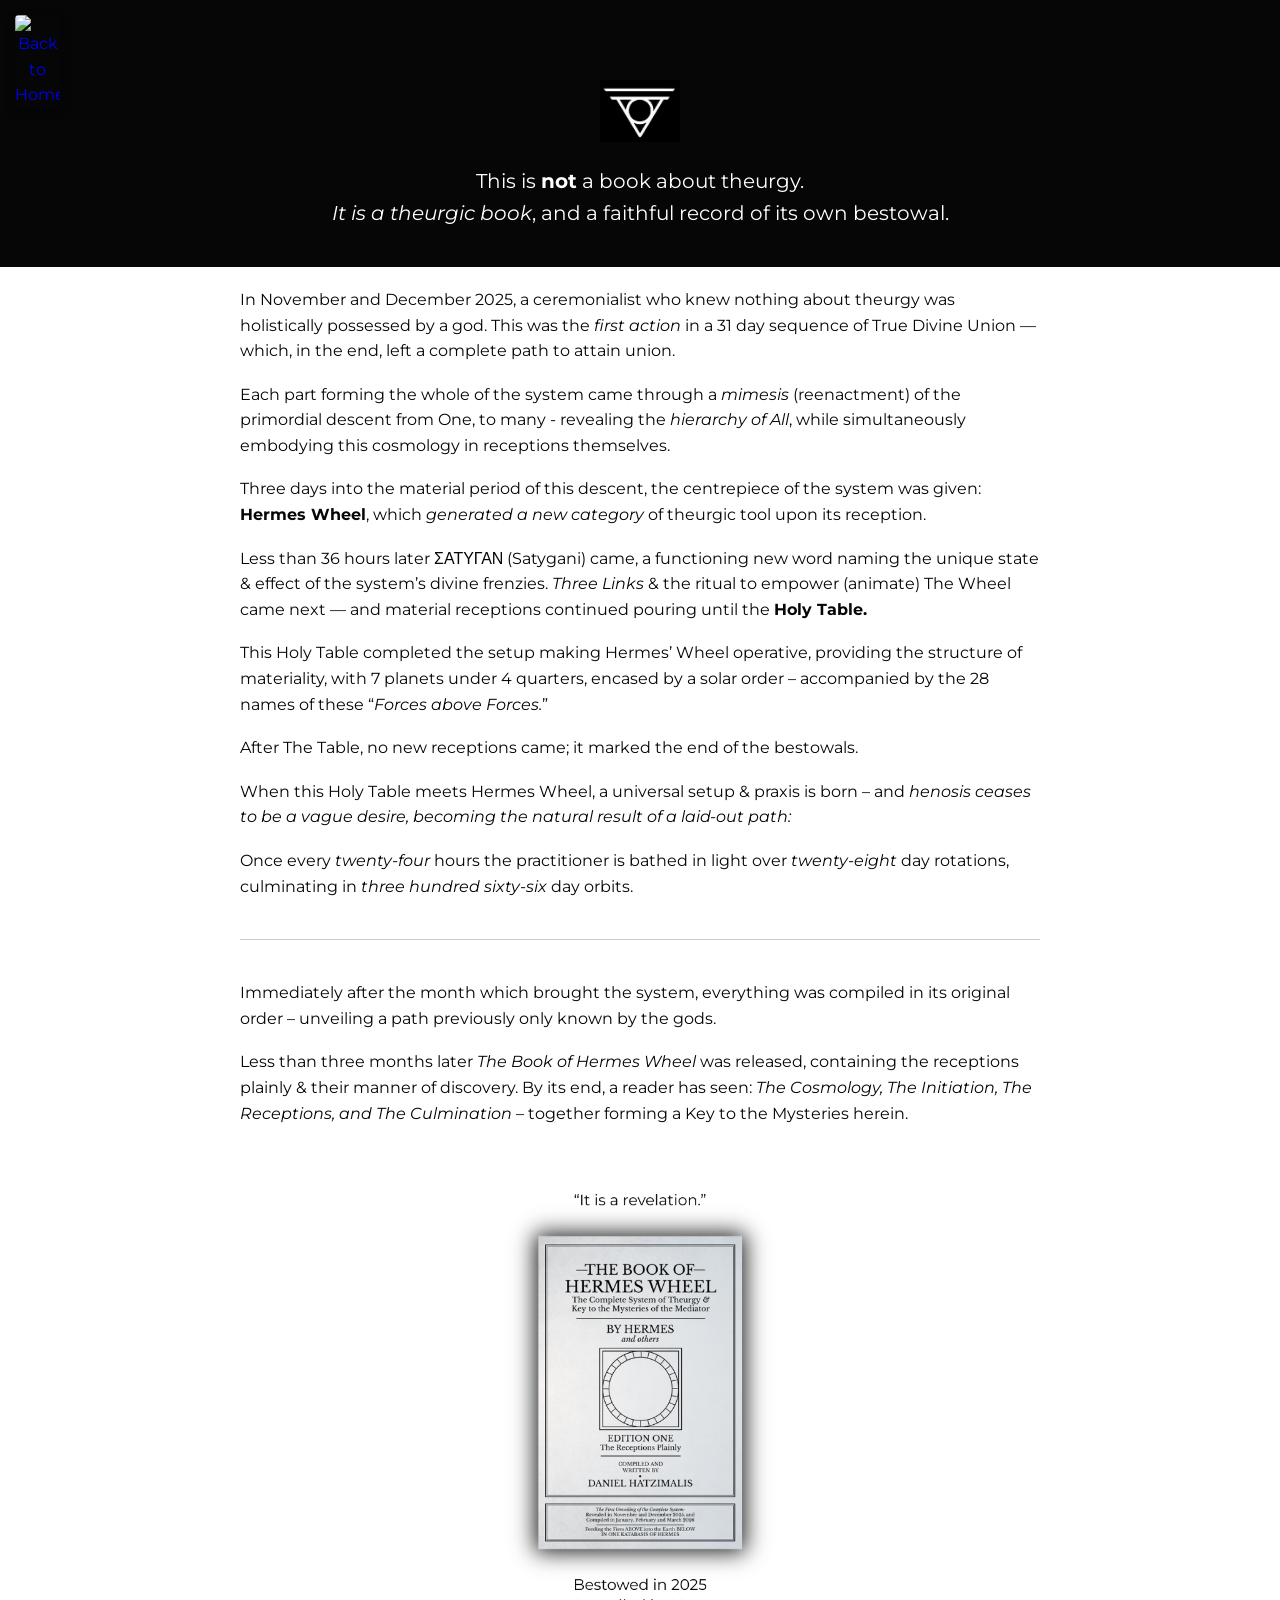
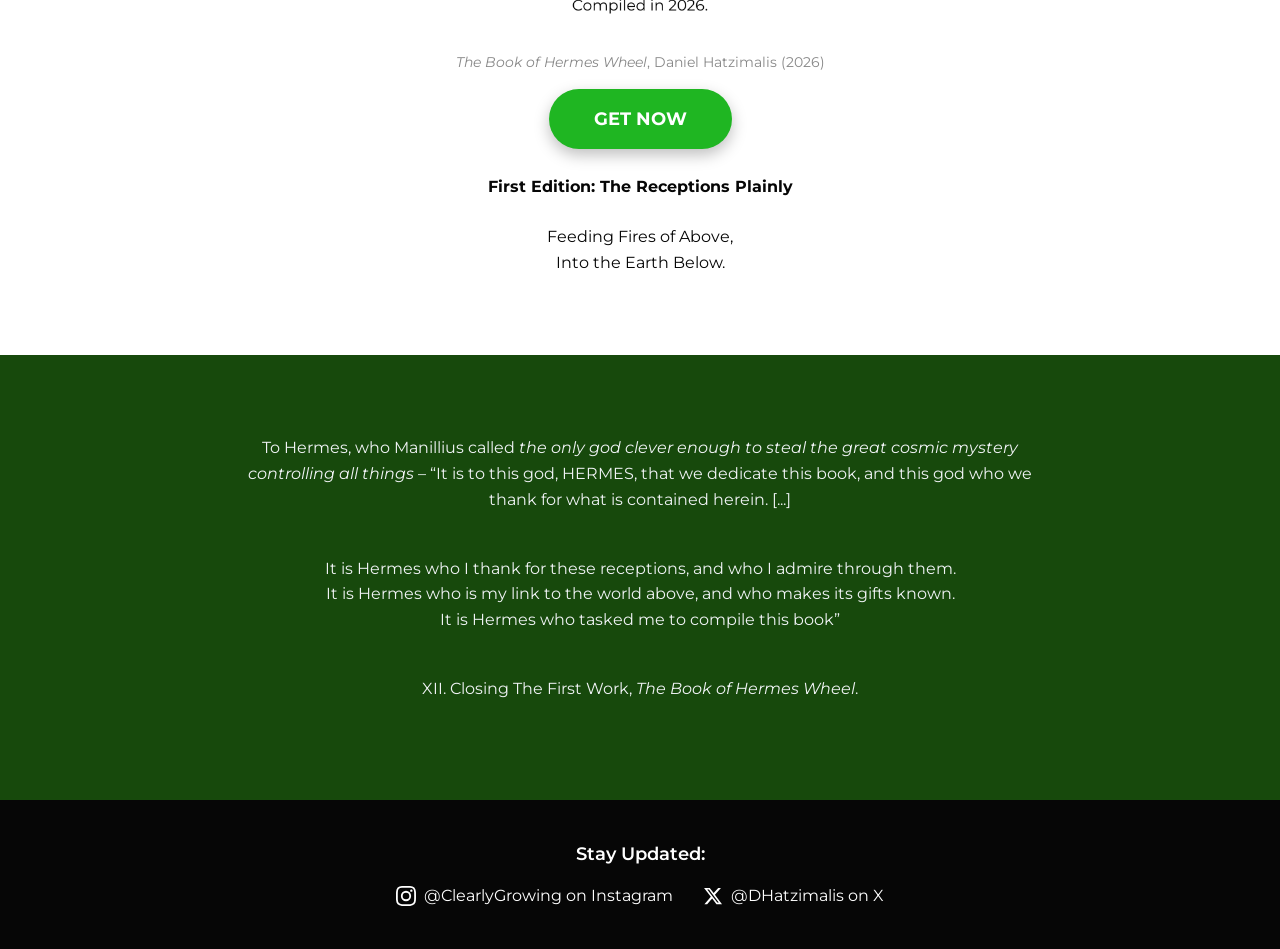
==== bridge.html @ 9f23d050 "Add files via upload" ====
<!DOCTYPE html>
<html lang="en">
<head>
    <meta charset="UTF-8">
    <meta name="viewport" content="width=device-width, initial-scale=1.0">
    <title>The Book of Hermes Wheel</title>
    <link rel="stylesheet" href="style.css">
</head>
<body>

    <!-- Floating Back Button -->
    <a href="index.html">
        <img src="Untitled Artwork - Edited - Edited.jpg" alt="Back to Home" class="sticky-logo">
    </a>

    <!-- Prologue Section -->
    <section class="bg-black center-text pt-large pb-small">
        <img src="noeticsigils - Edited.jpg" alt="Noetic Sigil" class="crown-sigil">
        <div class="container" style="text-align: center; font-size: 1.25rem;">
            <p>This is <strong>not</strong> a book about theurgy.<br>
            <em>It is a theurgic book</em>, and a faithful record of its own bestowal.</p>
        </div>
    </section>

    <!-- Main Text Section -->
    <section class="bg-white pt-small pb-large">
        <div class="container">
            <p>In November and December 2025, a ceremonialist who knew nothing about theurgy was holistically possessed by a god. This was the <em>first action</em> in a 31 day sequence of True Divine Union — which, in the end, left a complete path to attain union.</p>
            
            <p>Each part forming the whole of the system came through a <em>mimesis</em> (reenactment) of the primordial descent from One, to many - revealing the <em>hierarchy of All</em>, while simultaneously embodying this cosmology in receptions themselves.</p>
            
            <p>Three days into the material period of this descent, the centrepiece of the system was given: <strong>Hermes Wheel</strong>, which <em>generated a new category</em> of theurgic tool upon its reception.</p>
            
            <p>Less than 36 hours later ΣΑΤΥΓΑΝ (Satygani) came, a functioning new word naming the unique state & effect of the system’s divine frenzies. <em>Three Links</em> & the ritual to empower (animate) The Wheel came next — and material receptions continued pouring until the <strong>Holy Table.</strong></p>
            
            <p>This Holy Table completed the setup making Hermes’ Wheel operative, providing the structure of materiality, with 7 planets under 4 quarters, encased by a solar order – accompanied by the 28 names of these “<em>Forces above Forces.</em>”</p>
            
            <p>After The Table, no new receptions came; it marked the end of the bestowals.</p>
            
            <p>When this Holy Table meets Hermes Wheel, a universal setup & praxis is born – and <em>henosis ceases to be a vague desire, becoming the natural result of a laid-out path:</em></p>
            
            <p>Once every <em>twenty-four</em> hours the practitioner is bathed in light over <em>twenty-eight</em> day rotations, culminating in <em>three hundred sixty-six</em> day orbits.</p>
            
            <hr class="thin-line">
            
            <p>Immediately after the month which brought the system, everything was compiled in its original order – unveiling a path previously only known by the gods.</p>
            
            <p>Less than three months later <em>The Book of Hermes Wheel</em> was released, containing the receptions plainly & their manner of discovery. By its end, a reader has seen: <em>The Cosmology, The Initiation, The Receptions, and The Culmination</em> – together forming a Key to the Mysteries herein.</p>
        </div>

        <!-- The Artifact & CTA -->
        <div class="center-text">
            <img src="bookcover.png" alt="The Book of Hermes Wheel Cover" class="book-image">
            <p style="font-size: 0.9rem; margin-top: 10px; color: #888888;"><em>The Book of Hermes Wheel</em>, Daniel Hatzimalis (2026)</p>
            
            <a href="https://amzn.to/4sZTRoL" class="btn-jade" target="_blank">GET NOW</a>
            
            <p style="margin-bottom: 25px;"><strong>First Edition: The Receptions Plainly</strong></p>
            <p>Feeding Fires of Above,<br>Into the Earth Below.</p>
        </div>
    </section>

    <!-- Hermes Dedication Section -->
    <section class="bg-forest pt-large pb-large center-text">
        <div class="container" style="text-align: center;">
            <p>To Hermes, who Manillius called <em>the only god clever enough to steal the great cosmic mystery controlling all things</em> – “It is to this god, HERMES, that we dedicate this book, and this god who we thank for what is contained herein. [...]</p>
            <br>
            <p>It is Hermes who I thank for these receptions, and who I admire through them.<br>
            It is Hermes who is my link to the world above, and who makes its gifts known.<br>
            It is Hermes who tasked me to compile this book”</p>
            <br>
            <p>XII. Closing The First Work, <em>The Book of Hermes Wheel</em>.</p>
        </div>
    </section>

    <!-- Footer -->
    <footer class="bg-black footer-socials">
        <p>Stay Updated:</p>
        <div class="social-links">
            <a href="https://www.instagram.com/clearlygrowing/" target="_blank" class="social-item">
                <svg class="social-icon" viewBox="0 0 24 24"><path d="M12 2.163c3.204 0 3.584.012 4.85.07 3.252.148 4.771 1.691 4.919 4.919.058 1.265.069 1.645.069 4.849 0 3.205-.012 3.584-.069 4.849-.149 3.225-1.664 4.771-4.919 4.919-1.266.058-1.644.07-4.85.07-3.204 0-3.584-.012-4.849-.07-3.26-.149-4.771-1.699-4.919-4.92-.058-1.265-.07-1.644-.07-4.849 0-3.204.013-3.583.07-4.849.149-3.227 1.664-4.771 4.919-4.919 1.266-.057 1.645-.069 4.849-.069zM12 0C8.741 0 8.333.014 7.053.072 2.695.272.273 2.69.073 7.052.014 8.333 0 8.741 0 12c0 3.259.014 3.668.072 4.948.2 4.358 2.618 6.78 6.98 6.98C8.333 23.986 8.741 24 12 24c3.259 0 3.668-.014 4.948-.072 4.354-.2 6.782-2.618 6.979-6.98.059-1.28.073-1.689.073-4.948 0-3.259-.014-3.667-.072-4.947-.196-4.354-2.617-6.78-6.979-6.98C15.668.014 15.259 0 12 0zm0 5.838a6.162 6.162 0 100 12.324 6.162 6.162 0 000-12.324zM12 16a4 4 0 110-8 4 4 0 010 8zm6.406-11.845a1.44 1.44 0 100 2.881 1.44 1.44 0 000-2.881z"/></svg>
                @ClearlyGrowing on Instagram
            </a>
            <a href="https://x.com/dhatzimalis" target="_blank" class="social-item">
                <svg class="social-icon" viewBox="0 0 24 24"><path d="M18.244 2.25h3.308l-7.227 8.26 8.502 11.24H16.17l-5.214-6.817L4.99 21.75H1.68l7.73-8.835L1.254 2.25H8.08l4.713 6.231zm-1.161 17.52h1.833L7.084 4.126H5.117z"/></svg>
                @DHatzimalis on X
            </a>
        </div>
    </footer>

</body>
</html>
---- style.css ----
@import url('https://fonts.googleapis.com/css2?family=Montserrat:ital,wght@0,400;0,600;0,700;1,400;1,600&display=swap');

/* Base Reset & Typography */
* {
    box-sizing: border-box;
    margin: 0;
    padding: 0;
}
body {
    font-family: 'Montserrat', sans-serif;
    background-color: #FFFFFF;
    color: #060606;
    line-height: 1.6;
    text-align: center;
    -webkit-font-smoothing: antialiased;
}

/* Color Utility Classes */
.bg-forest { background-color: #17490C; color: #F0F3F5; }
.bg-black { background-color: #060606; color: #FFFFFF; }
.bg-white { background-color: #FFFFFF; color: #060606; }
.text-platinum { color: #F0F3F5; }

/* Buttons */
.btn-jade {
    background-color: #1FB622;
    color: #FFFFFF;
    padding: 16px 45px;
    font-size: 1.1rem;
    font-weight: 700;
    text-decoration: none;
    display: inline-block;
    border-radius: 40px; /* Very rounded corners */
    box-shadow: 0px 6px 15px rgba(0, 0, 0, 0.25);
    margin: 15px 0 25px 0;
    transition: transform 0.2s ease, box-shadow 0.2s ease;
}
.btn-jade:hover {
    transform: translateY(-2px);
    box-shadow: 0px 8px 20px rgba(0, 0, 0, 0.35);
}

/* Layout & Imagery */
.header-img {
    width: 100%;
    height: auto;
    display: block;
}
.responsive-img {
    max-width: 100%;
    height: auto;
}
.setup-img {
    max-width: 600px;
    width: 100%;
    display: block;
    margin: 0 auto 40px auto; 
}
.book-image { 
    max-width: 450px; 
    width: 100%; 
    margin-top: 20px; 
}
.crown-sigil {
    max-width: 80px;
    margin-bottom: 15px;
}
.sticky-logo {
    position: fixed;
    top: 15px;
    left: 15px;
    width: 45px;
    height: auto;
    z-index: 100;
    border-radius: 4px;
    box-shadow: 0px 4px 10px rgba(0,0,0,0.4);
    transition: transform 0.2s ease;
}
.sticky-logo:hover {
    transform: scale(1.05);
}

/* Seamless Marquee */
.marquee-wrapper {
    display: flex;
    overflow: hidden;
    background-color: #060606;
    color: #FFFFFF;
    padding: 22px 0;
}
.marquee-content {
    flex-shrink: 0;
    display: flex;
    animation: scroll 75s linear infinite; /* Slowed down */
}
.marquee-content span {
    margin: 0 40px;
    font-size: 1.15rem;
    white-space: nowrap;
}
@keyframes scroll {
    0% { transform: translateX(0); }
    100% { transform: translateX(-100%); }
}

/* Spacing & Sections */
.container { 
    max-width: 800px; 
    margin: 0 auto; 
    text-align: left; 
}
.container p { margin-bottom: 18px; }
.center-text { text-align: center; }

.pt-small { padding-top: 20px; }
.pb-small { padding-bottom: 20px; }
.pt-large { padding-top: 80px; }
.pb-large { padding-bottom: 80px; }

hr.thin-line { 
    border: 0; 
    height: 1px; 
    background-color: #CCCCCC; 
    margin: 40px 0; 
}

/* Footer */
.footer-socials { 
    padding: 40px 20px; 
    display: flex;
    flex-direction: column;
    align-items: center;
    gap: 15px;
}
.footer-socials p { font-weight: 600; font-size: 1.1rem; margin: 0; }
.social-links {
    display: flex;
    gap: 30px;
    align-items: center;
    flex-wrap: wrap;
    justify-content: center;
}
.social-item {
    display: flex;
    align-items: center;
    gap: 8px;
    color: #FFFFFF;
    text-decoration: none;
    font-weight: 400;
    font-size: 1rem;
}
.social-item:hover { text-decoration: underline; }
.social-icon { width: 20px; height: 20px; fill: currentColor; }
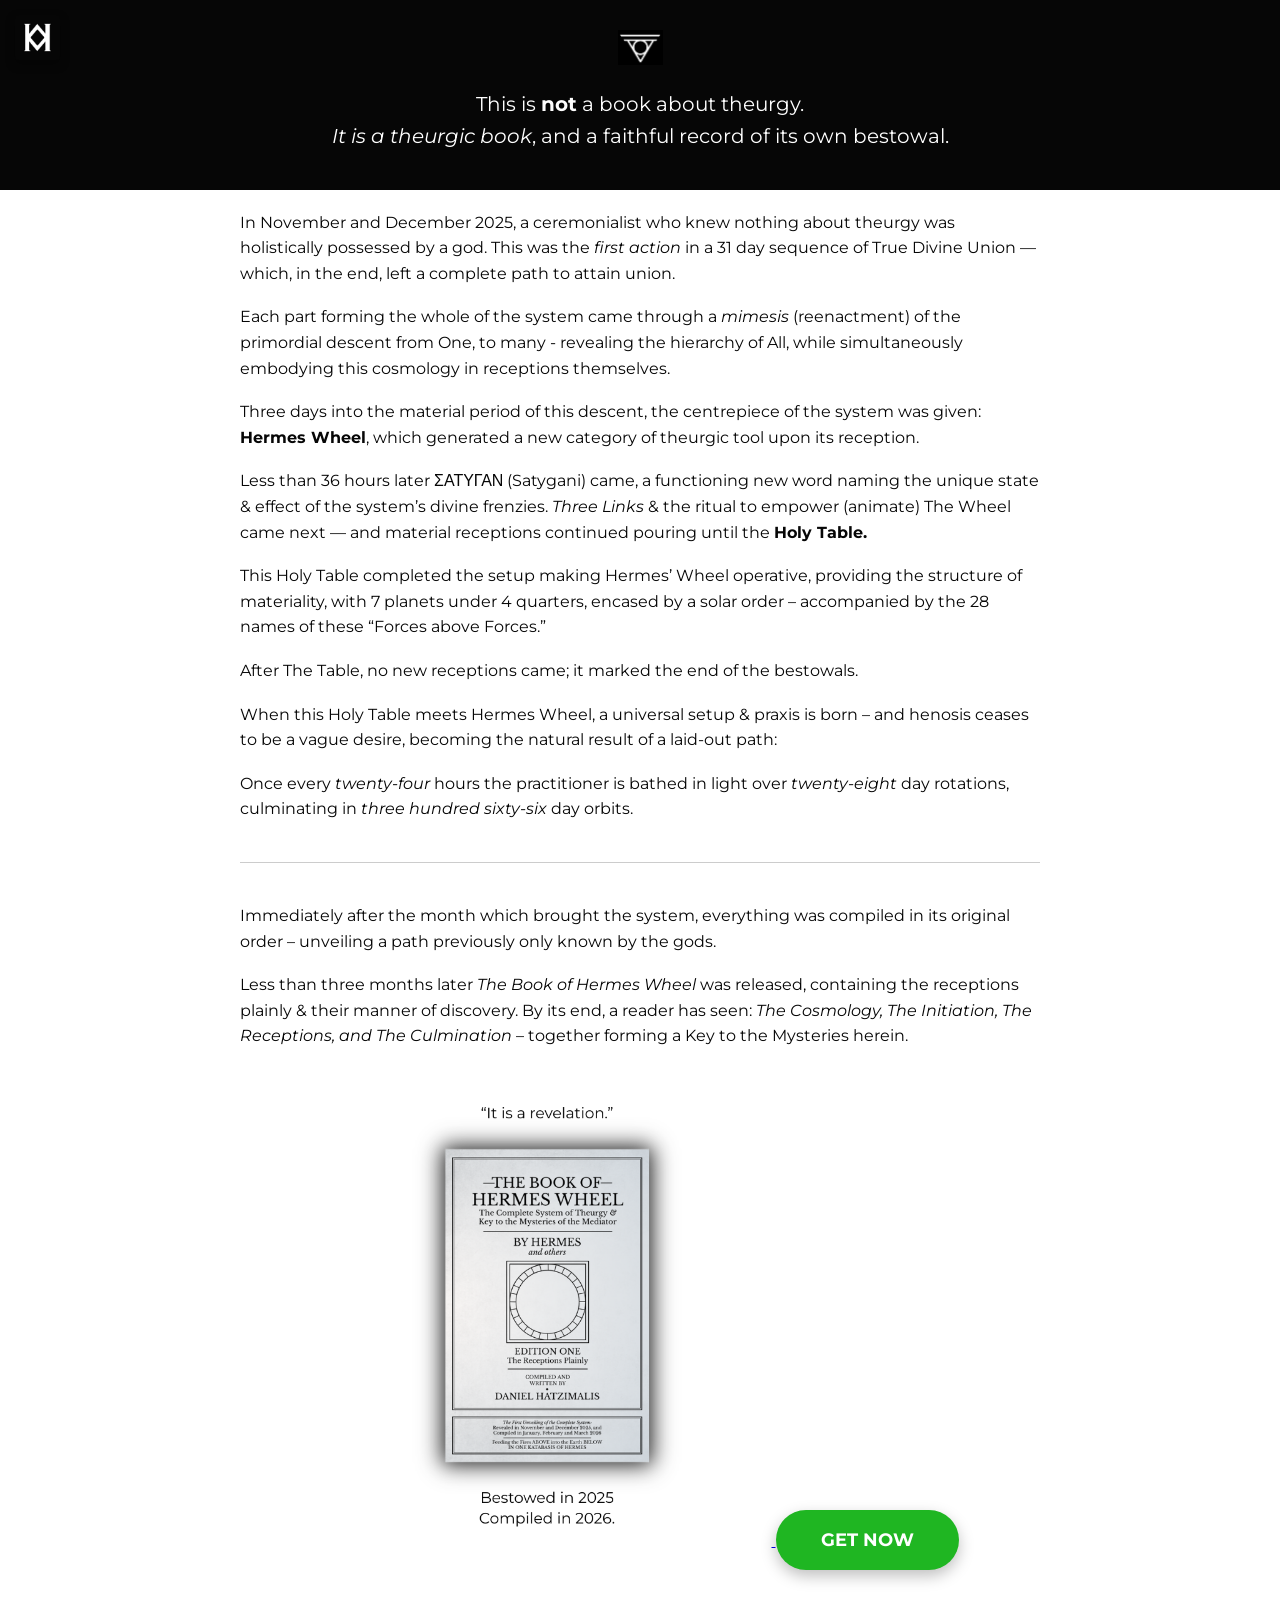
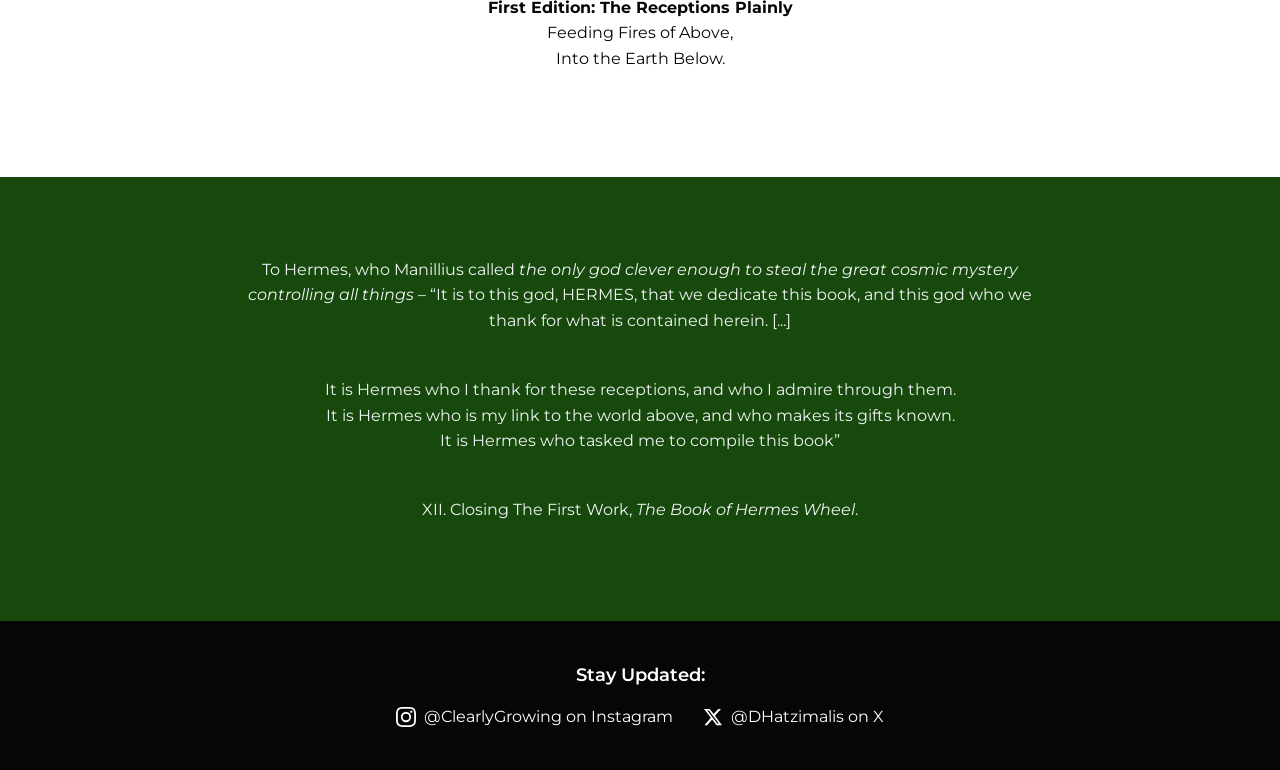
==== commit 97099544: "Add files via upload" ====
--- a/bridge.html
+++ b/bridge.html
@@ -8,36 +8,33 @@
 </head>
 <body>
 
-    <!-- Floating Back Button -->
     <a href="index.html">
-        <img src="Untitled Artwork - Edited - Edited.jpg" alt="Back to Home" class="sticky-logo">
+        <img src="Untitled Artwork - Edited - Edited.png" alt="Sticky Logo Broken - Check File Name" class="sticky-logo">
     </a>
 
-    <!-- Prologue Section -->
-    <section class="bg-black center-text pt-large pb-small">
-        <img src="noeticsigils - Edited.jpg" alt="Noetic Sigil" class="crown-sigil">
-        <div class="container" style="text-align: center; font-size: 1.25rem;">
+    <section class="bg-black center-text prologue-section">
+        <img src="noeticsigils - Edited.jpg" alt="Noetic Sigil Broken - Check File Name" class="crown-sigil">
+        <div class="container prologue-text" style="text-align: center;">
             <p>This is <strong>not</strong> a book about theurgy.<br>
             <em>It is a theurgic book</em>, and a faithful record of its own bestowal.</p>
         </div>
     </section>
 
-    <!-- Main Text Section -->
-    <section class="bg-white pt-small pb-large">
+    <section class="bg-white main-text-section">
         <div class="container">
             <p>In November and December 2025, a ceremonialist who knew nothing about theurgy was holistically possessed by a god. This was the <em>first action</em> in a 31 day sequence of True Divine Union — which, in the end, left a complete path to attain union.</p>
             
-            <p>Each part forming the whole of the system came through a <em>mimesis</em> (reenactment) of the primordial descent from One, to many - revealing the <em>hierarchy of All</em>, while simultaneously embodying this cosmology in receptions themselves.</p>
+            <p>Each part forming the whole of the system came through a <em>mimesis</em> (reenactment) of the primordial descent from One, to many - revealing the hierarchy of All, while simultaneously embodying this cosmology in receptions themselves.</p>
             
-            <p>Three days into the material period of this descent, the centrepiece of the system was given: <strong>Hermes Wheel</strong>, which <em>generated a new category</em> of theurgic tool upon its reception.</p>
+            <p>Three days into the material period of this descent, the centrepiece of the system was given: <strong>Hermes Wheel</strong>, which generated a new category of theurgic tool upon its reception.</p>
             
             <p>Less than 36 hours later ΣΑΤΥΓΑΝ (Satygani) came, a functioning new word naming the unique state & effect of the system’s divine frenzies. <em>Three Links</em> & the ritual to empower (animate) The Wheel came next — and material receptions continued pouring until the <strong>Holy Table.</strong></p>
             
-            <p>This Holy Table completed the setup making Hermes’ Wheel operative, providing the structure of materiality, with 7 planets under 4 quarters, encased by a solar order – accompanied by the 28 names of these “<em>Forces above Forces.</em>”</p>
+            <p>This Holy Table completed the setup making Hermes’ Wheel operative, providing the structure of materiality, with 7 planets under 4 quarters, encased by a solar order – accompanied by the 28 names of these “Forces above Forces.”</p>
             
             <p>After The Table, no new receptions came; it marked the end of the bestowals.</p>
             
-            <p>When this Holy Table meets Hermes Wheel, a universal setup & praxis is born – and <em>henosis ceases to be a vague desire, becoming the natural result of a laid-out path:</em></p>
+            <p>When this Holy Table meets Hermes Wheel, a universal setup & praxis is born – and henosis ceases to be a vague desire, becoming the natural result of a laid-out path:</p>
             
             <p>Once every <em>twenty-four</em> hours the practitioner is bathed in light over <em>twenty-eight</em> day rotations, culminating in <em>three hundred sixty-six</em> day orbits.</p>
             
@@ -48,19 +45,18 @@
             <p>Less than three months later <em>The Book of Hermes Wheel</em> was released, containing the receptions plainly & their manner of discovery. By its end, a reader has seen: <em>The Cosmology, The Initiation, The Receptions, and The Culmination</em> – together forming a Key to the Mysteries herein.</p>
         </div>
 
-        <!-- The Artifact & CTA -->
         <div class="center-text">
-            <img src="bookcover.png" alt="The Book of Hermes Wheel Cover" class="book-image">
-            <p style="font-size: 0.9rem; margin-top: 10px; color: #888888;"><em>The Book of Hermes Wheel</em>, Daniel Hatzimalis (2026)</p>
+            <a href="https://amzn.to/4sZTRoL" target="_blank">
+                <img src="bookcover.png" alt="Book Cover Broken - Check File Name" class="book-image">
+            </a>
             
             <a href="https://amzn.to/4sZTRoL" class="btn-jade" target="_blank">GET NOW</a>
             
-            <p style="margin-bottom: 25px;"><strong>First Edition: The Receptions Plainly</strong></p>
-            <p>Feeding Fires of Above,<br>Into the Earth Below.</p>
+            <p style="margin-bottom: 0;"><strong>First Edition: The Receptions Plainly</strong></p>
+            <p style="margin-bottom: 25px;">Feeding Fires of Above,<br>Into the Earth Below.</p>
         </div>
     </section>
 
-    <!-- Hermes Dedication Section -->
     <section class="bg-forest pt-large pb-large center-text">
         <div class="container" style="text-align: center;">
             <p>To Hermes, who Manillius called <em>the only god clever enough to steal the great cosmic mystery controlling all things</em> – “It is to this god, HERMES, that we dedicate this book, and this god who we thank for what is contained herein. [...]</p>
@@ -73,7 +69,6 @@
         </div>
     </section>
 
-    <!-- Footer -->
     <footer class="bg-black footer-socials">
         <p>Stay Updated:</p>
         <div class="social-links">
--- a/style.css
+++ b/style.css
@@ -30,9 +30,9 @@
     font-weight: 700;
     text-decoration: none;
     display: inline-block;
-    border-radius: 40px; /* Very rounded corners */
+    border-radius: 40px; 
     box-shadow: 0px 6px 15px rgba(0, 0, 0, 0.25);
-    margin: 15px 0 25px 0;
+    margin: 10px 0 25px 0; /* Tightened top margin */
     transition: transform 0.2s ease, box-shadow 0.2s ease;
 }
 .btn-jade:hover {
@@ -41,14 +41,15 @@
 }
 
 /* Layout & Imagery */
+header {
+    padding: 0;
+    margin: 0;
+    line-height: 0; 
+}
 .header-img {
     width: 100%;
     height: auto;
     display: block;
-}
-.responsive-img {
-    max-width: 100%;
-    height: auto;
 }
 .setup-img {
     max-width: 600px;
@@ -59,11 +60,17 @@
 .book-image { 
     max-width: 450px; 
     width: 100%; 
-    margin-top: 20px; 
+    margin-top: 10px;
+    margin-bottom: 0px; /* Removed padding below image */
+    transition: transform 0.2s ease;
+}
+.book-image:hover {
+    transform: translateY(-2px);
 }
 .crown-sigil {
-    max-width: 80px;
-    margin-bottom: 15px;
+    max-width: 45px; /* Shrunk slightly */
+    margin-bottom: 5px; 
+    display: inline-block;
 }
 .sticky-logo {
     position: fixed;
@@ -91,7 +98,7 @@
 .marquee-content {
     flex-shrink: 0;
     display: flex;
-    animation: scroll 75s linear infinite; /* Slowed down */
+    animation: scroll 75s linear infinite; 
 }
 .marquee-content span {
     margin: 0 40px;
@@ -116,6 +123,11 @@
 .pb-small { padding-bottom: 20px; }
 .pt-large { padding-top: 80px; }
 .pb-large { padding-bottom: 80px; }
+
+/* Adjusted Transition Paddings */
+.prologue-section { padding: 30px 20px 20px 20px; } /* Perfect middle ground top padding, even bottom padding */
+.main-text-section { padding: 20px 20px 80px 20px; } /* Even top padding */
+.prologue-text { font-size: 1.25rem; margin-top: 10px; }
 
 hr.thin-line { 
     border: 0; 
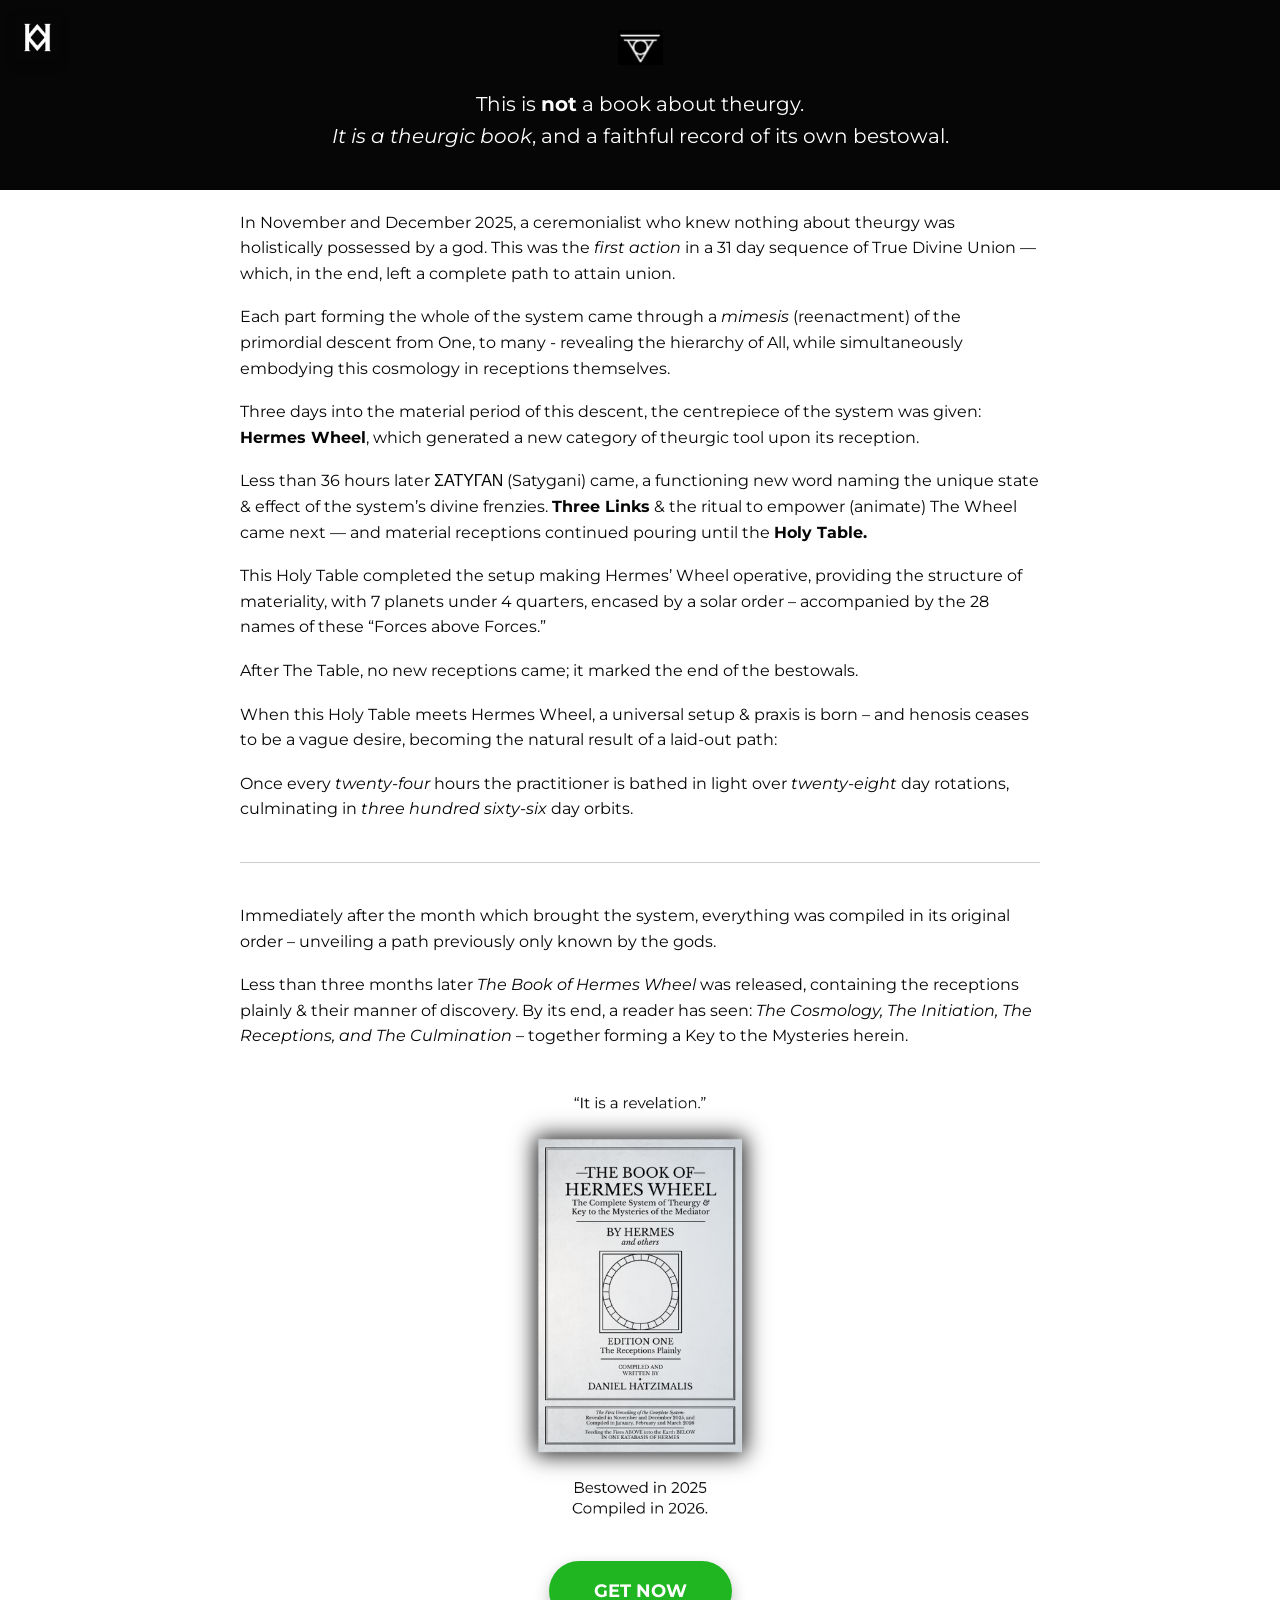
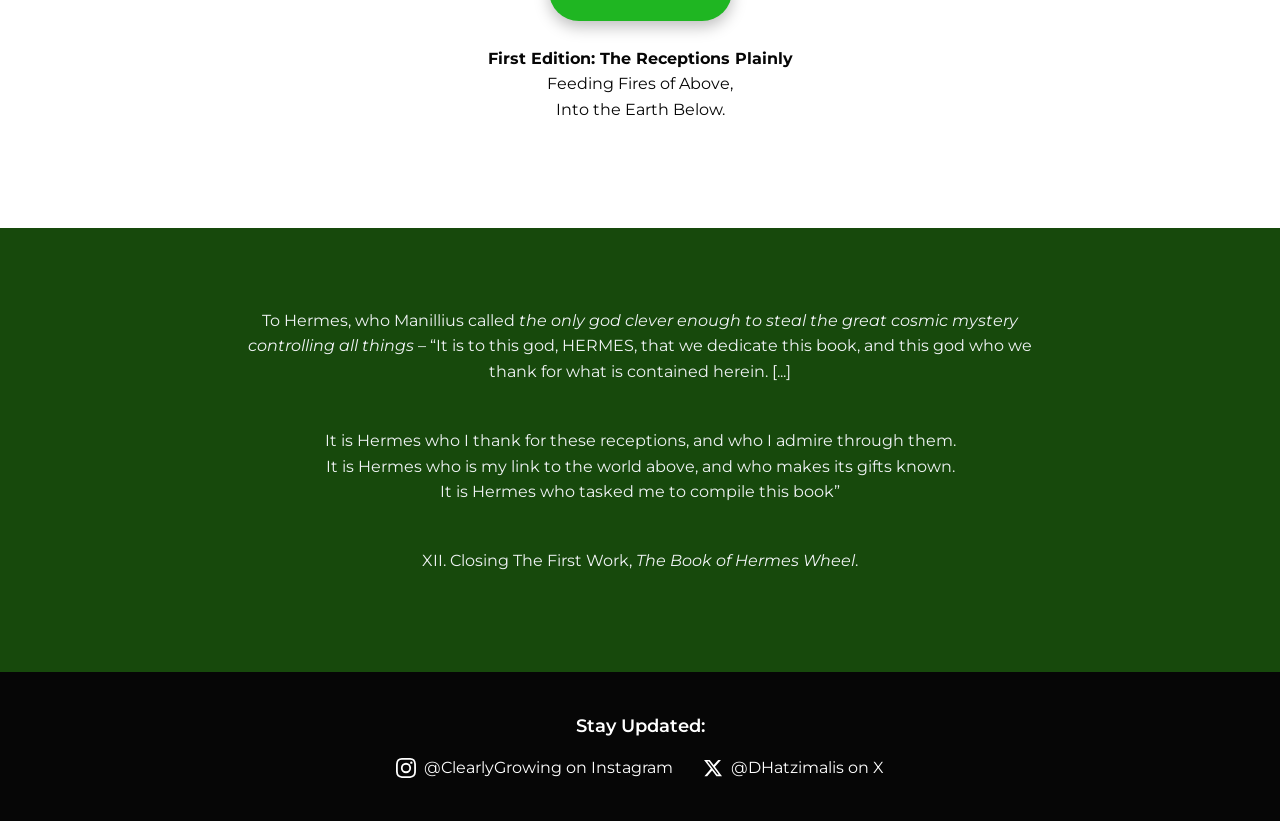
==== commit 57828b8a: "Add files via upload" ====
--- a/bridge.html
+++ b/bridge.html
@@ -28,7 +28,7 @@
             
             <p>Three days into the material period of this descent, the centrepiece of the system was given: <strong>Hermes Wheel</strong>, which generated a new category of theurgic tool upon its reception.</p>
             
-            <p>Less than 36 hours later ΣΑΤΥΓΑΝ (Satygani) came, a functioning new word naming the unique state & effect of the system’s divine frenzies. <em>Three Links</em> & the ritual to empower (animate) The Wheel came next — and material receptions continued pouring until the <strong>Holy Table.</strong></p>
+            <p>Less than 36 hours later ΣΑΤΥΓΑΝ (Satygani) came, a functioning new word naming the unique state & effect of the system’s divine frenzies. <strong>Three Links</strong> & the ritual to empower (animate) The Wheel came next — and material receptions continued pouring until the <strong>Holy Table.</strong></p>
             
             <p>This Holy Table completed the setup making Hermes’ Wheel operative, providing the structure of materiality, with 7 planets under 4 quarters, encased by a solar order – accompanied by the 28 names of these “Forces above Forces.”</p>
             
@@ -46,7 +46,7 @@
         </div>
 
         <div class="center-text">
-            <a href="https://amzn.to/4sZTRoL" target="_blank">
+            <a href="https://amzn.to/4sZTRoL" target="_blank" style="display: block; margin-bottom: 15px;">
                 <img src="bookcover.png" alt="Book Cover Broken - Check File Name" class="book-image">
             </a>
             
--- a/style.css
+++ b/style.css
@@ -32,7 +32,7 @@
     display: inline-block;
     border-radius: 40px; 
     box-shadow: 0px 6px 15px rgba(0, 0, 0, 0.25);
-    margin: 10px 0 25px 0; /* Tightened top margin */
+    margin: 10px 0 25px 0; 
     transition: transform 0.2s ease, box-shadow 0.2s ease;
 }
 .btn-jade:hover {
@@ -60,15 +60,15 @@
 .book-image { 
     max-width: 450px; 
     width: 100%; 
-    margin-top: 10px;
-    margin-bottom: 0px; /* Removed padding below image */
+    display: block; 
+    margin: 10px auto 0 auto; 
     transition: transform 0.2s ease;
 }
 .book-image:hover {
     transform: translateY(-2px);
 }
 .crown-sigil {
-    max-width: 45px; /* Shrunk slightly */
+    max-width: 45px; 
     margin-bottom: 5px; 
     display: inline-block;
 }
@@ -125,8 +125,8 @@
 .pb-large { padding-bottom: 80px; }
 
 /* Adjusted Transition Paddings */
-.prologue-section { padding: 30px 20px 20px 20px; } /* Perfect middle ground top padding, even bottom padding */
-.main-text-section { padding: 20px 20px 80px 20px; } /* Even top padding */
+.prologue-section { padding: 30px 20px 20px 20px; } 
+.main-text-section { padding: 20px 20px 80px 20px; } 
 .prologue-text { font-size: 1.25rem; margin-top: 10px; }
 
 hr.thin-line { 
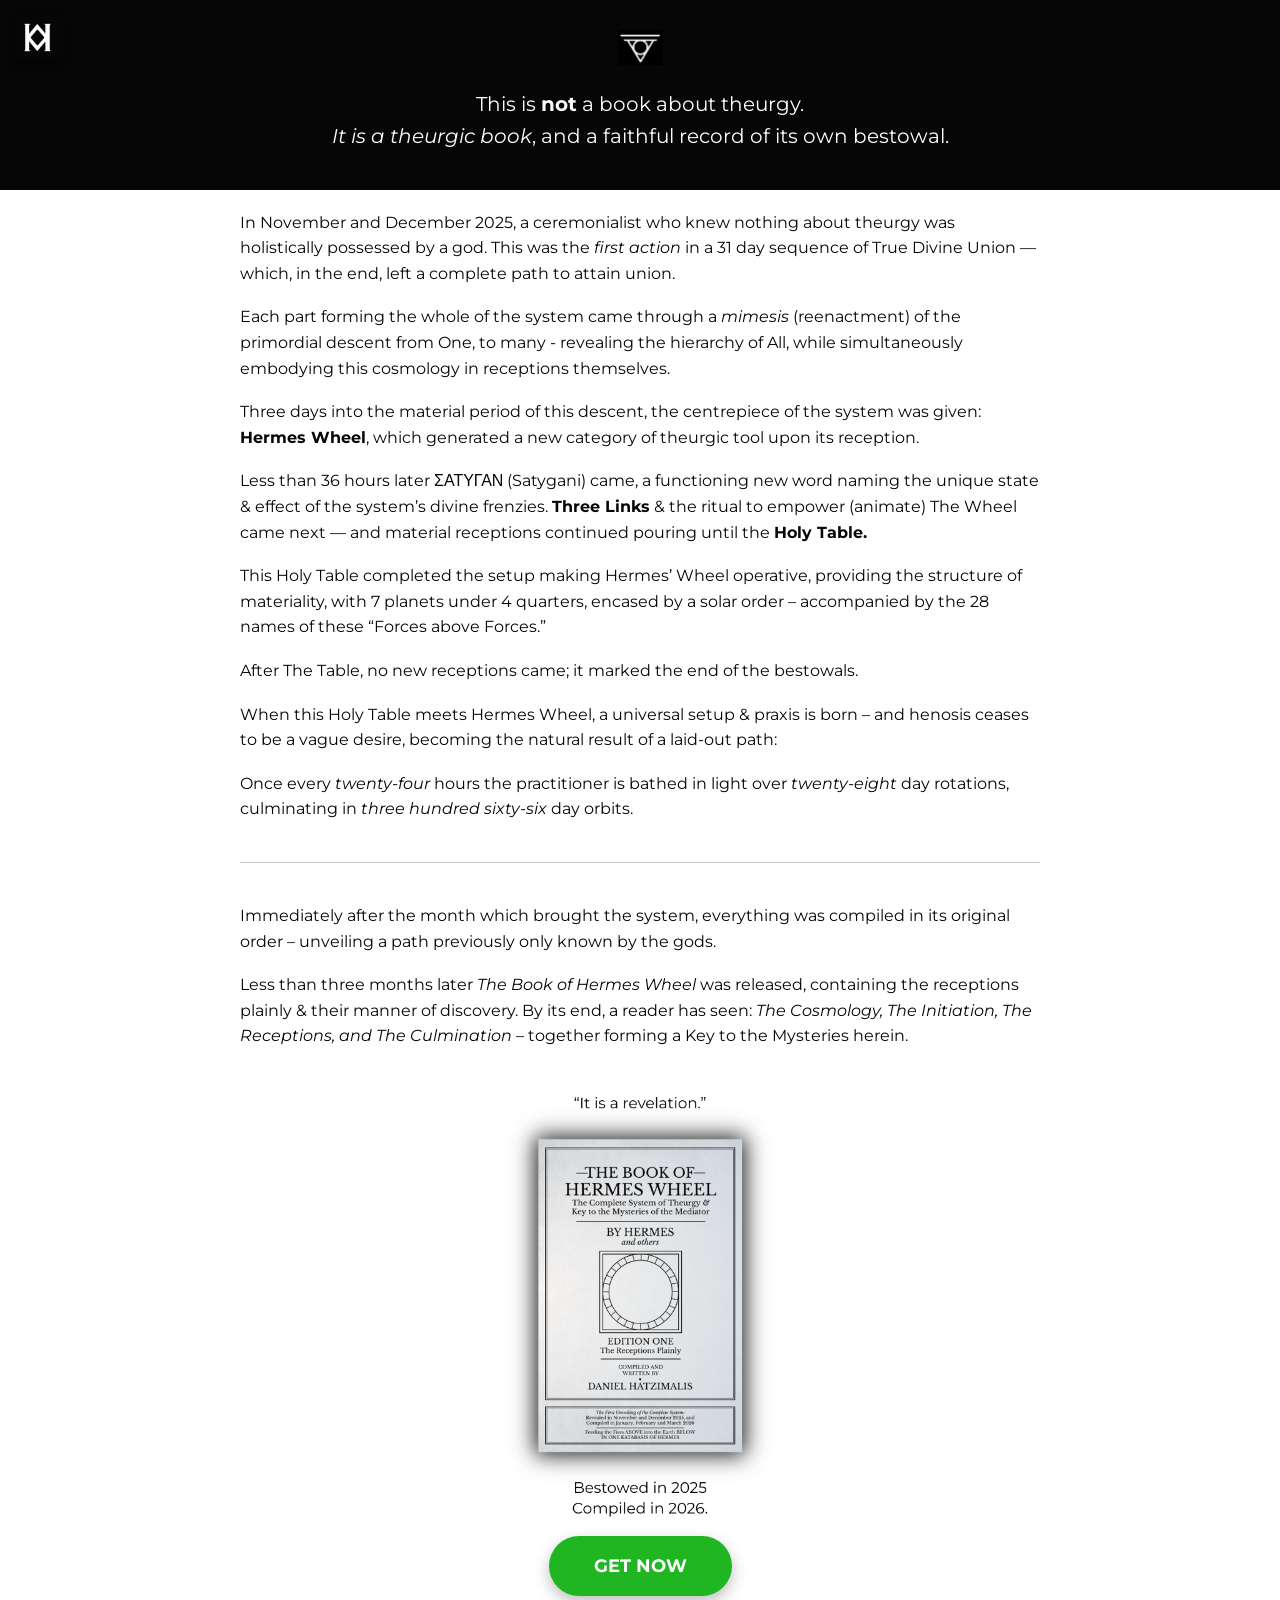
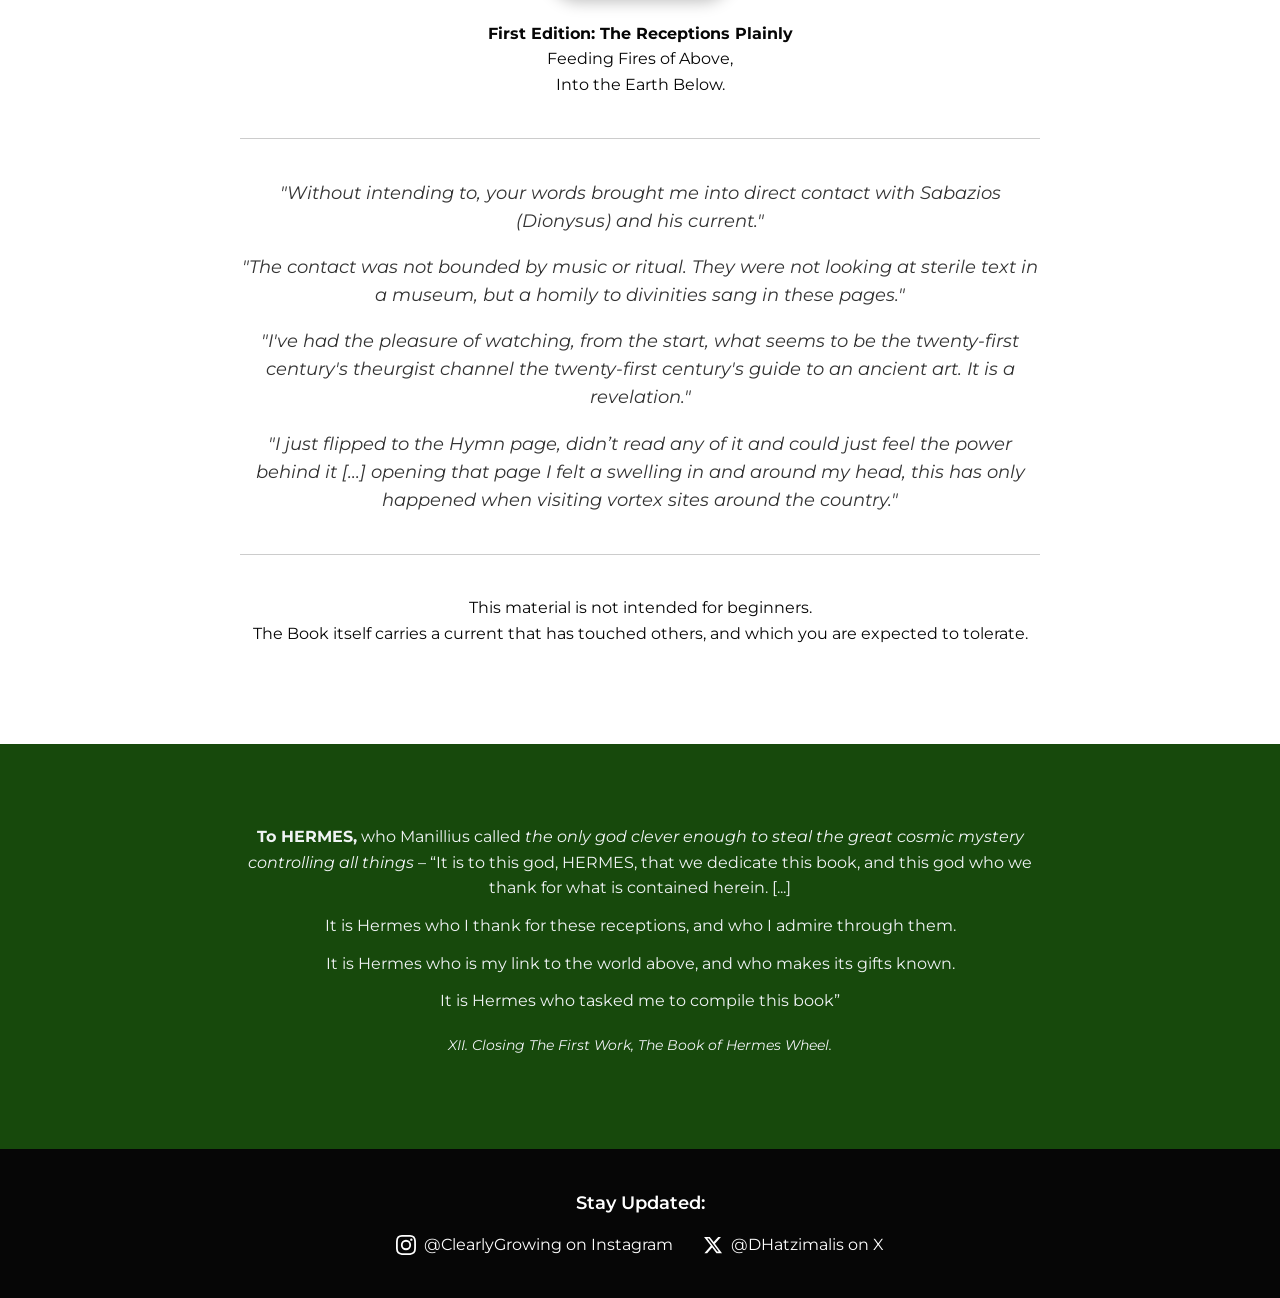
==== commit f903e8e6: "Add files via upload" ====
--- a/bridge.html
+++ b/bridge.html
@@ -46,26 +46,39 @@
         </div>
 
         <div class="center-text">
-            <a href="https://amzn.to/4sZTRoL" target="_blank" style="display: block; margin-bottom: 15px;">
+            <a href="https://amzn.to/4sZTRoL" target="_blank" style="display: block;">
                 <img src="bookcover.png" alt="Book Cover Broken - Check File Name" class="book-image">
             </a>
             
-            <a href="https://amzn.to/4sZTRoL" class="btn-jade" target="_blank">GET NOW</a>
+            <a href="https://amzn.to/4sZTRoL" class="btn-jade" target="_blank" style="margin-top: 0;">GET NOW</a>
             
             <p style="margin-bottom: 0;"><strong>First Edition: The Receptions Plainly</strong></p>
             <p style="margin-bottom: 25px;">Feeding Fires of Above,<br>Into the Earth Below.</p>
         </div>
+
+        <div class="container center-text">
+            <hr class="thin-line">
+            
+            <p class="static-quote">"Without intending to, your words brought me into direct contact with Sabazios (Dionysus) and his current."</p>
+            <p class="static-quote">"The contact was not bounded by music or ritual. They were not looking at sterile text in a museum, but a homily to divinities sang in these pages."</p>
+            <p class="static-quote">"I've had the pleasure of watching, from the start, what seems to be the twenty-first century's theurgist channel the twenty-first century's guide to an ancient art. It is a revelation."</p>
+            <p class="static-quote">"I just flipped to the Hymn page, didn’t read any of it and could just feel the power behind it [...] opening that page I felt a swelling in and around my head, this has only happened when visiting vortex sites around the country."</p>
+            
+            <hr class="thin-line">
+            
+            <p class="warning-text">This material is not intended for beginners.<br>The Book itself carries a current that has touched others, and which you are expected to tolerate.</p>
+        </div>
     </section>
 
-    <section class="bg-forest pt-large pb-large center-text">
+    <section class="bg-forest pt-large pb-large center-text hermes-section">
         <div class="container" style="text-align: center;">
-            <p>To Hermes, who Manillius called <em>the only god clever enough to steal the great cosmic mystery controlling all things</em> – “It is to this god, HERMES, that we dedicate this book, and this god who we thank for what is contained herein. [...]</p>
-            <br>
-            <p>It is Hermes who I thank for these receptions, and who I admire through them.<br>
-            It is Hermes who is my link to the world above, and who makes its gifts known.<br>
-            It is Hermes who tasked me to compile this book”</p>
-            <br>
-            <p>XII. Closing The First Work, <em>The Book of Hermes Wheel</em>.</p>
+            <p><strong>To HERMES,</strong> who Manillius called <em>the only god clever enough to steal the great cosmic mystery controlling all things</em> – “It is to this god, HERMES, that we dedicate this book, and this god who we thank for what is contained herein. [...]</p>
+            
+            <p>It is Hermes who I thank for these receptions, and who I admire through them.</p>
+            <p>It is Hermes who is my link to the world above, and who makes its gifts known.</p>
+            <p>It is Hermes who tasked me to compile this book”</p>
+            
+            <p style="font-size: 0.9rem; font-style: italic; margin-top: 20px;">XII. Closing The First Work, The Book of Hermes Wheel.</p>
         </div>
     </section>
 
--- a/style.css
+++ b/style.css
@@ -102,8 +102,9 @@
 }
 .marquee-content span {
     margin: 0 40px;
-    font-size: 1.15rem;
+    font-size: 1.15rem; /* Desktop Size */
     white-space: nowrap;
+    display: inline-block;
 }
 @keyframes scroll {
     0% { transform: translateX(0); }
@@ -124,7 +125,6 @@
 .pt-large { padding-top: 80px; }
 .pb-large { padding-bottom: 80px; }
 
-/* Adjusted Transition Paddings */
 .prologue-section { padding: 30px 20px 20px 20px; } 
 .main-text-section { padding: 20px 20px 80px 20px; } 
 .prologue-text { font-size: 1.25rem; margin-top: 10px; }
@@ -134,6 +134,17 @@
     height: 1px; 
     background-color: #CCCCCC; 
     margin: 40px 0; 
+}
+
+/* New Elements (Quotes & Hermes Section) */
+.static-quote {
+    font-size: 1.1rem;
+    font-style: italic;
+    margin-bottom: 25px;
+    color: #333333;
+}
+.hermes-section p {
+    margin-bottom: 12px; /* Tighter paragraph spacing */
 }
 
 /* Footer */
@@ -162,4 +173,19 @@
     font-size: 1rem;
 }
 .social-item:hover { text-decoration: underline; }
-.social-icon { width: 20px; height: 20px; fill: currentColor; }+.social-icon { width: 20px; height: 20px; fill: currentColor; }
+
+/* --- MOBILE RESPONSIVENESS --- */
+@media (max-width: 768px) {
+    .marquee-content span {
+        font-size: 0.9rem; /* Shrinks the scrolling text perfectly for phones */
+    }
+    .container {
+        padding-left: 20px; /* Prevents text from touching screen edges */
+        padding-right: 20px;
+    }
+    .hermes-section .container {
+        padding-left: 25px;
+        padding-right: 25px;
+    }
+}
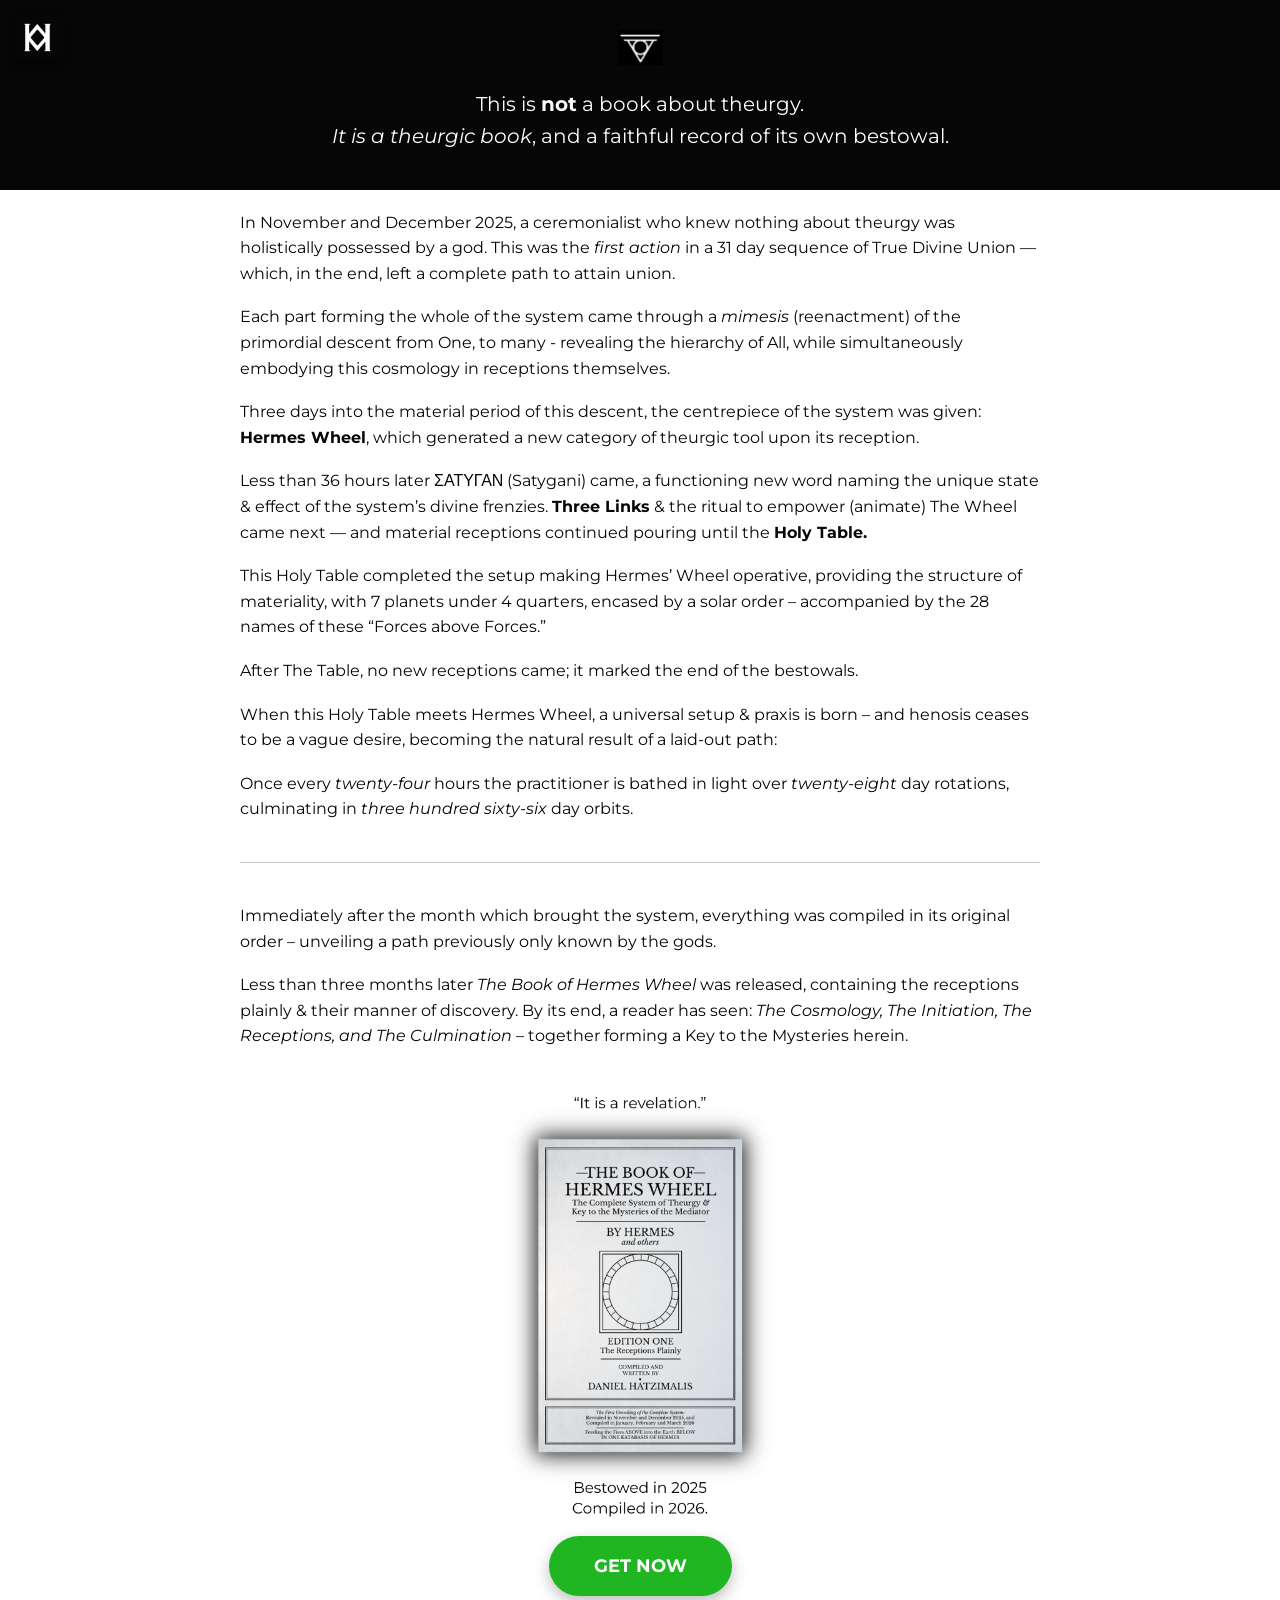
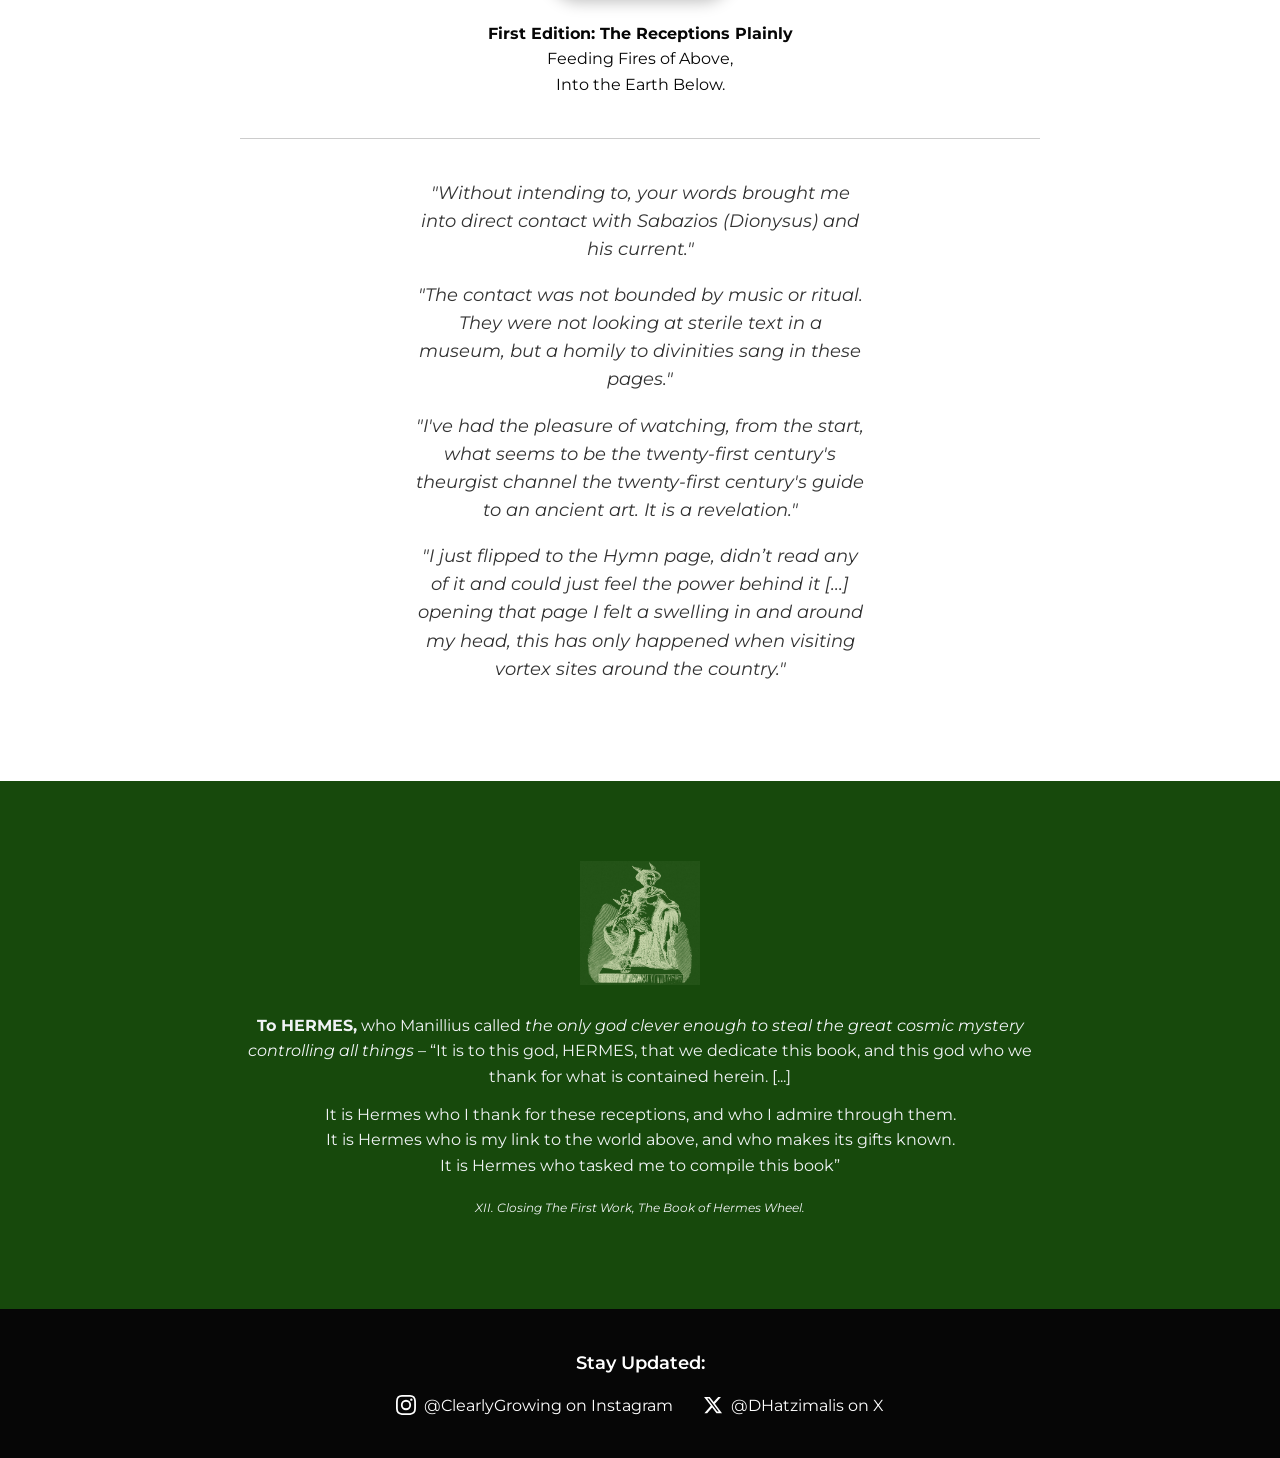
==== commit 361efb5e: "Add files via upload" ====
--- a/bridge.html
+++ b/bridge.html
@@ -8,10 +8,12 @@
 </head>
 <body>
 
+    <!-- Floating Back Button -->
     <a href="index.html">
         <img src="Untitled Artwork - Edited - Edited.png" alt="Sticky Logo Broken - Check File Name" class="sticky-logo">
     </a>
 
+    <!-- Prologue Section -->
     <section class="bg-black center-text prologue-section">
         <img src="noeticsigils - Edited.jpg" alt="Noetic Sigil Broken - Check File Name" class="crown-sigil">
         <div class="container prologue-text" style="text-align: center;">
@@ -20,6 +22,7 @@
         </div>
     </section>
 
+    <!-- Main Text Section -->
     <section class="bg-white main-text-section">
         <div class="container">
             <p>In November and December 2025, a ceremonialist who knew nothing about theurgy was holistically possessed by a god. This was the <em>first action</em> in a 31 day sequence of True Divine Union — which, in the end, left a complete path to attain union.</p>
@@ -45,6 +48,7 @@
             <p>Less than three months later <em>The Book of Hermes Wheel</em> was released, containing the receptions plainly & their manner of discovery. By its end, a reader has seen: <em>The Cosmology, The Initiation, The Receptions, and The Culmination</em> – together forming a Key to the Mysteries herein.</p>
         </div>
 
+        <!-- The Artifact & CTA -->
         <div class="center-text">
             <a href="https://amzn.to/4sZTRoL" target="_blank" style="display: block;">
                 <img src="bookcover.png" alt="Book Cover Broken - Check File Name" class="book-image">
@@ -56,32 +60,35 @@
             <p style="margin-bottom: 25px;">Feeding Fires of Above,<br>Into the Earth Below.</p>
         </div>
 
+        <!-- Static Quotes Section -->
         <div class="container center-text">
             <hr class="thin-line">
             
-            <p class="static-quote">"Without intending to, your words brought me into direct contact with Sabazios (Dionysus) and his current."</p>
-            <p class="static-quote">"The contact was not bounded by music or ritual. They were not looking at sterile text in a museum, but a homily to divinities sang in these pages."</p>
-            <p class="static-quote">"I've had the pleasure of watching, from the start, what seems to be the twenty-first century's theurgist channel the twenty-first century's guide to an ancient art. It is a revelation."</p>
-            <p class="static-quote">"I just flipped to the Hymn page, didn’t read any of it and could just feel the power behind it [...] opening that page I felt a swelling in and around my head, this has only happened when visiting vortex sites around the country."</p>
-            
-            <hr class="thin-line">
-            
-            <p class="warning-text">This material is not intended for beginners.<br>The Book itself carries a current that has touched others, and which you are expected to tolerate.</p>
+            <div class="quotes-wrapper">
+                <p class="static-quote">"Without intending to, your words brought me into direct contact with Sabazios (Dionysus) and his current."</p>
+                <p class="static-quote">"The contact was not bounded by music or ritual. They were not looking at sterile text in a museum, but a homily to divinities sang in these pages."</p>
+                <p class="static-quote">"I've had the pleasure of watching, from the start, what seems to be the twenty-first century's theurgist channel the twenty-first century's guide to an ancient art. It is a revelation."</p>
+                <p class="static-quote">"I just flipped to the Hymn page, didn’t read any of it and could just feel the power behind it [...] opening that page I felt a swelling in and around my head, this has only happened when visiting vortex sites around the country."</p>
+            </div>
         </div>
     </section>
 
+    <!-- Hermes Dedication Section -->
     <section class="bg-forest pt-large pb-large center-text hermes-section">
         <div class="container" style="text-align: center;">
+            <img src="80195f03-c5cc-4f1c-a247-11584ea595e4.jpg" alt="Hermes" class="hermes-img">
+            
             <p><strong>To HERMES,</strong> who Manillius called <em>the only god clever enough to steal the great cosmic mystery controlling all things</em> – “It is to this god, HERMES, that we dedicate this book, and this god who we thank for what is contained herein. [...]</p>
             
-            <p>It is Hermes who I thank for these receptions, and who I admire through them.</p>
-            <p>It is Hermes who is my link to the world above, and who makes its gifts known.</p>
-            <p>It is Hermes who tasked me to compile this book”</p>
+            <p>It is Hermes who I thank for these receptions, and who I admire through them.<br>
+            It is Hermes who is my link to the world above, and who makes its gifts known.<br>
+            It is Hermes who tasked me to compile this book”</p>
             
-            <p style="font-size: 0.9rem; font-style: italic; margin-top: 20px;">XII. Closing The First Work, The Book of Hermes Wheel.</p>
+            <p style="font-size: 0.75rem; font-style: italic; margin-top: 20px;">XII. Closing The First Work, The Book of Hermes Wheel.</p>
         </div>
     </section>
 
+    <!-- Footer -->
     <footer class="bg-black footer-socials">
         <p>Stay Updated:</p>
         <div class="social-links">
--- a/style.css
+++ b/style.css
@@ -70,6 +70,11 @@
 .crown-sigil {
     max-width: 45px; 
     margin-bottom: 5px; 
+    display: inline-block;
+}
+.hermes-img {
+    max-width: 120px;
+    margin: 0 auto 20px auto;
     display: inline-block;
 }
 .sticky-logo {
@@ -102,7 +107,7 @@
 }
 .marquee-content span {
     margin: 0 40px;
-    font-size: 1.15rem; /* Desktop Size */
+    font-size: 1.15rem; 
     white-space: nowrap;
     display: inline-block;
 }
@@ -137,6 +142,10 @@
 }
 
 /* New Elements (Quotes & Hermes Section) */
+.quotes-wrapper {
+    max-width: 450px; /* Forces mobile-like structure on desktop */
+    margin: 0 auto;
+}
 .static-quote {
     font-size: 1.1rem;
     font-style: italic;
@@ -144,7 +153,7 @@
     color: #333333;
 }
 .hermes-section p {
-    margin-bottom: 12px; /* Tighter paragraph spacing */
+    margin-bottom: 12px; 
 }
 
 /* Footer */
@@ -178,10 +187,10 @@
 /* --- MOBILE RESPONSIVENESS --- */
 @media (max-width: 768px) {
     .marquee-content span {
-        font-size: 0.9rem; /* Shrinks the scrolling text perfectly for phones */
+        font-size: 0.9rem; 
     }
     .container {
-        padding-left: 20px; /* Prevents text from touching screen edges */
+        padding-left: 20px; 
         padding-right: 20px;
     }
     .hermes-section .container {
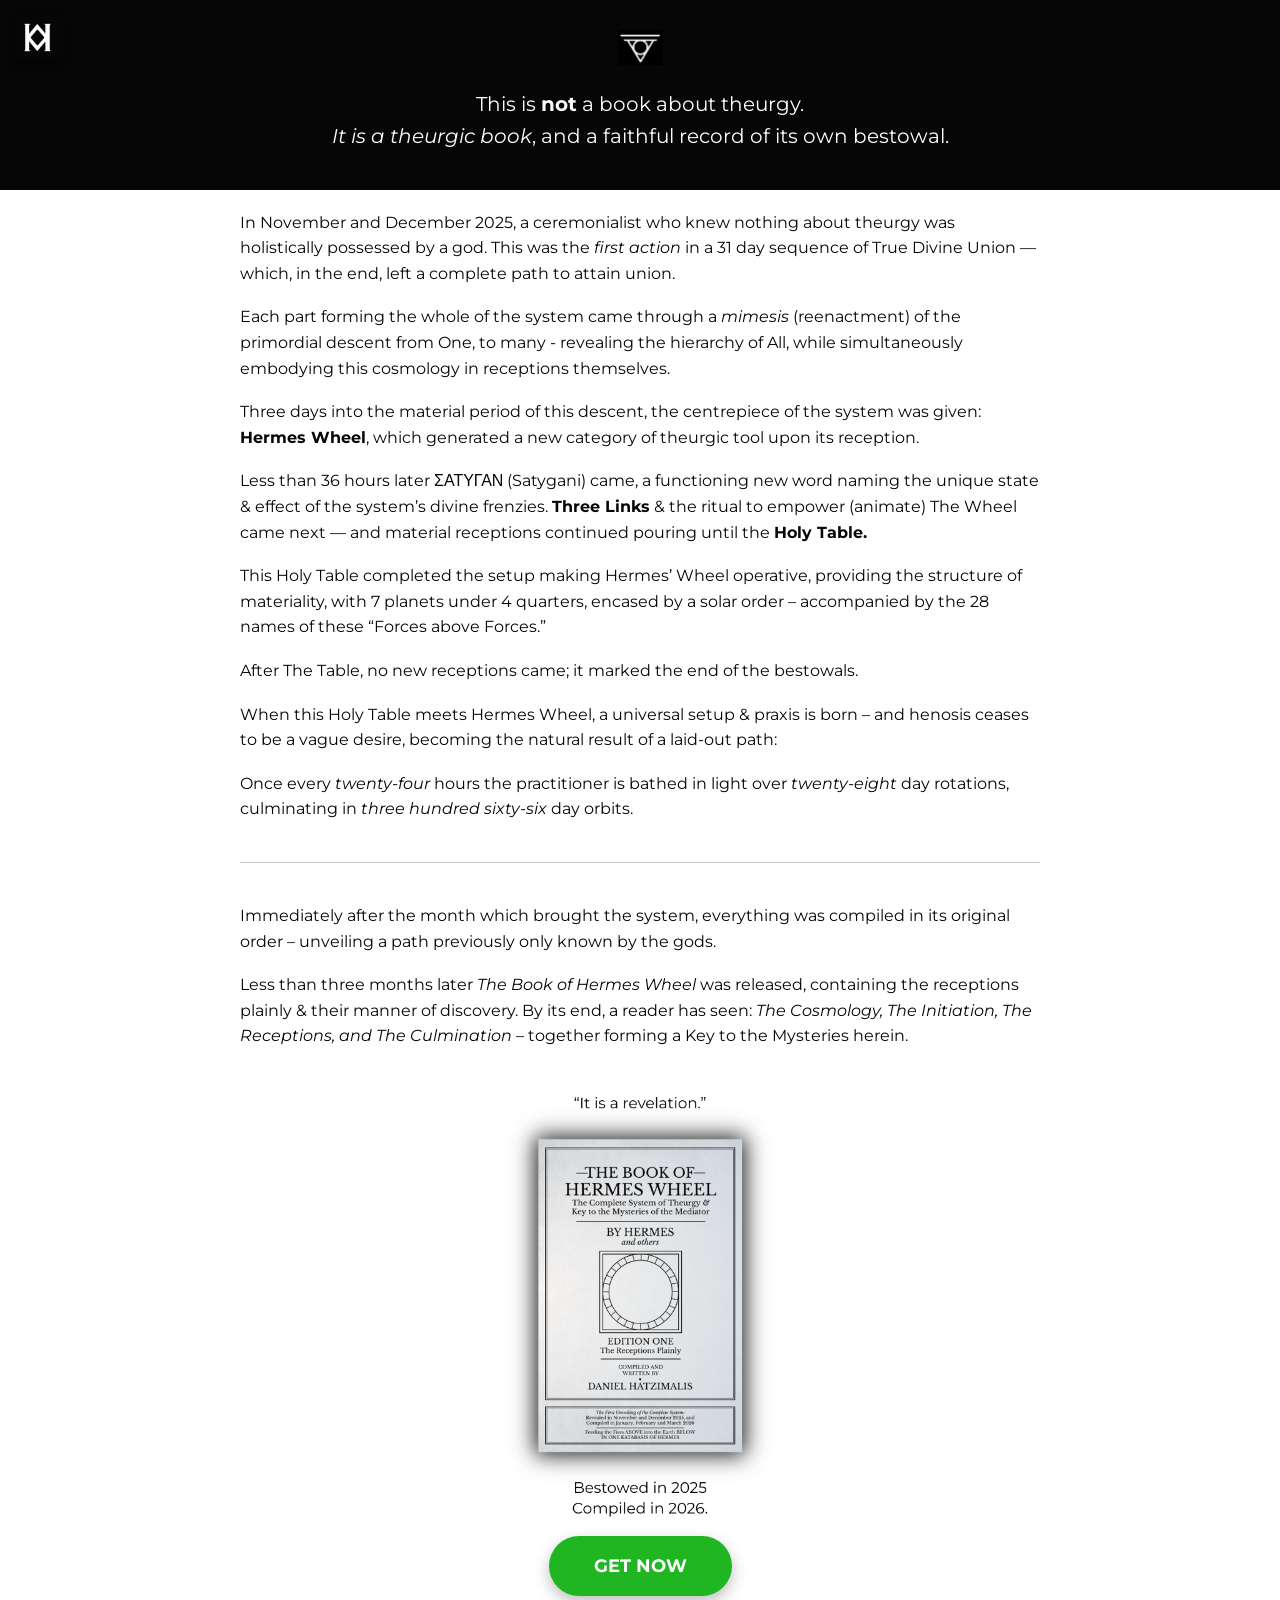
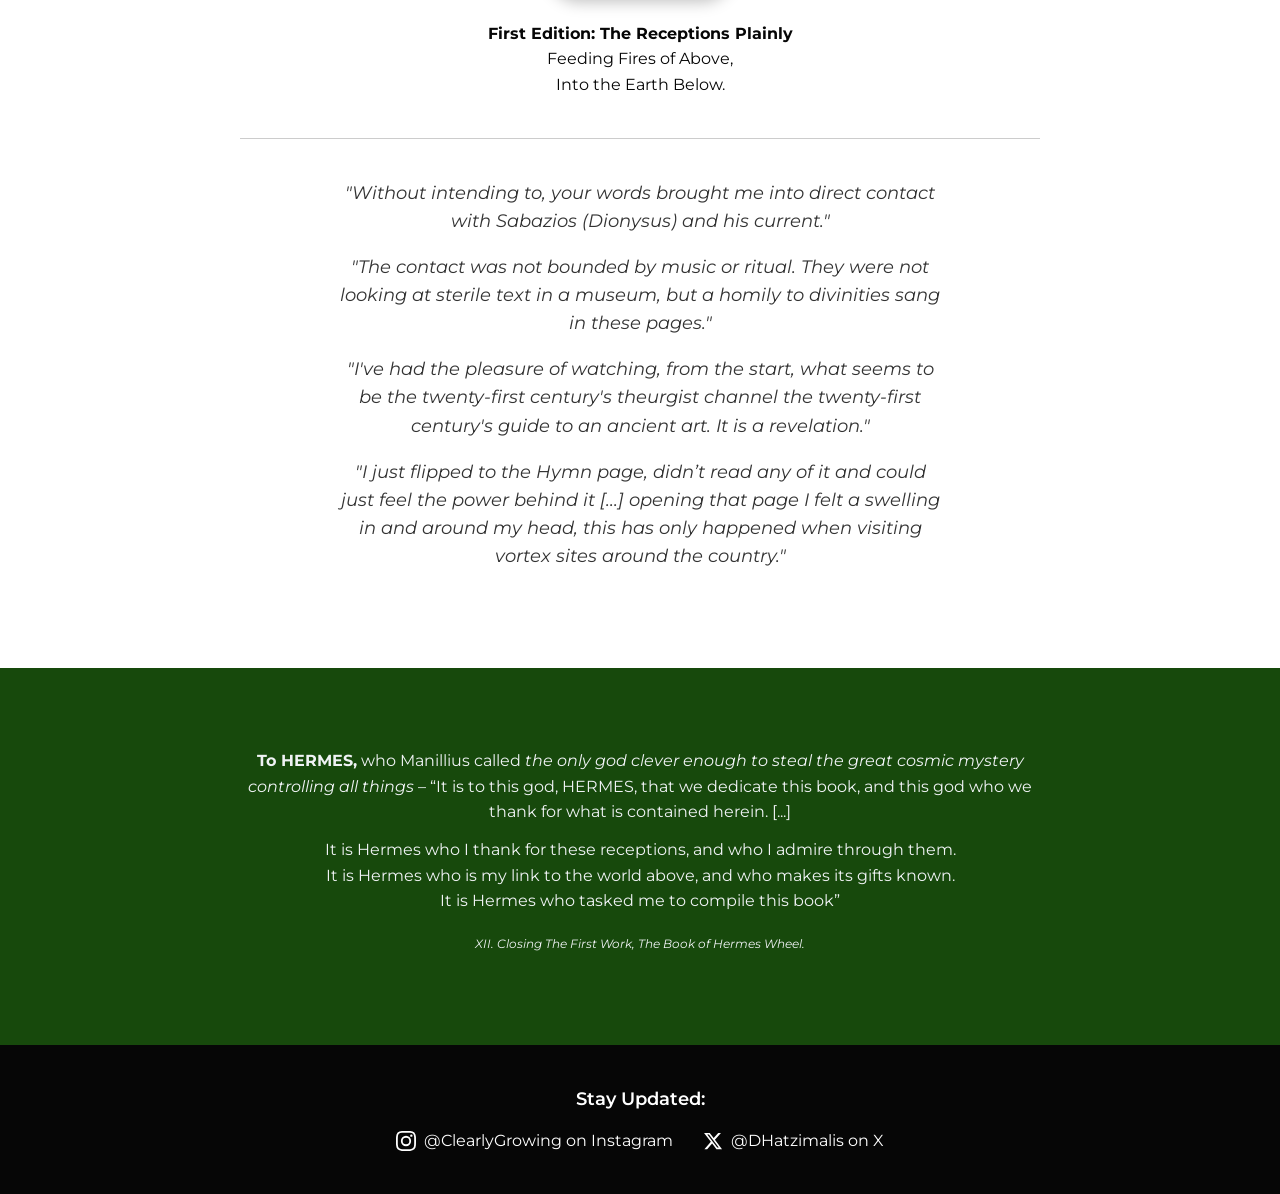
==== commit 5ba2343b: "Add files via upload" ====
--- a/bridge.html
+++ b/bridge.html
@@ -76,8 +76,6 @@
     <!-- Hermes Dedication Section -->
     <section class="bg-forest pt-large pb-large center-text hermes-section">
         <div class="container" style="text-align: center;">
-            <img src="80195f03-c5cc-4f1c-a247-11584ea595e4.jpg" alt="Hermes" class="hermes-img">
-            
             <p><strong>To HERMES,</strong> who Manillius called <em>the only god clever enough to steal the great cosmic mystery controlling all things</em> – “It is to this god, HERMES, that we dedicate this book, and this god who we thank for what is contained herein. [...]</p>
             
             <p>It is Hermes who I thank for these receptions, and who I admire through them.<br>
--- a/style.css
+++ b/style.css
@@ -72,11 +72,6 @@
     margin-bottom: 5px; 
     display: inline-block;
 }
-.hermes-img {
-    max-width: 120px;
-    margin: 0 auto 20px auto;
-    display: inline-block;
-}
 .sticky-logo {
     position: fixed;
     top: 15px;
@@ -143,7 +138,7 @@
 
 /* New Elements (Quotes & Hermes Section) */
 .quotes-wrapper {
-    max-width: 450px; /* Forces mobile-like structure on desktop */
+    max-width: 600px; /* Widened so it looks less squished on desktop */
     margin: 0 auto;
 }
 .static-quote {
@@ -151,6 +146,27 @@
     font-style: italic;
     margin-bottom: 25px;
     color: #333333;
+}
+
+/* 28% Opacity Background Layer Setup */
+.hermes-section {
+    position: relative;
+    overflow: hidden; /* Ensures image doesn't bleed outside the green box */
+}
+.hermes-section::before {
+    content: "";
+    position: absolute;
+    top: 0; left: 0; right: 0; bottom: 0;
+    background-image: url('Untitled design (7).jpg');
+    background-size: contain; /* Scales to exactly fit height */
+    background-position: center center;
+    background-repeat: no-repeat;
+    opacity: 0.28; /* Exact 28% opacity */
+    z-index: 0; /* Drops behind the text */
+}
+.hermes-section .container {
+    position: relative;
+    z-index: 1; /* Lifts the text to sit perfectly on top */
 }
 .hermes-section p {
     margin-bottom: 12px; 
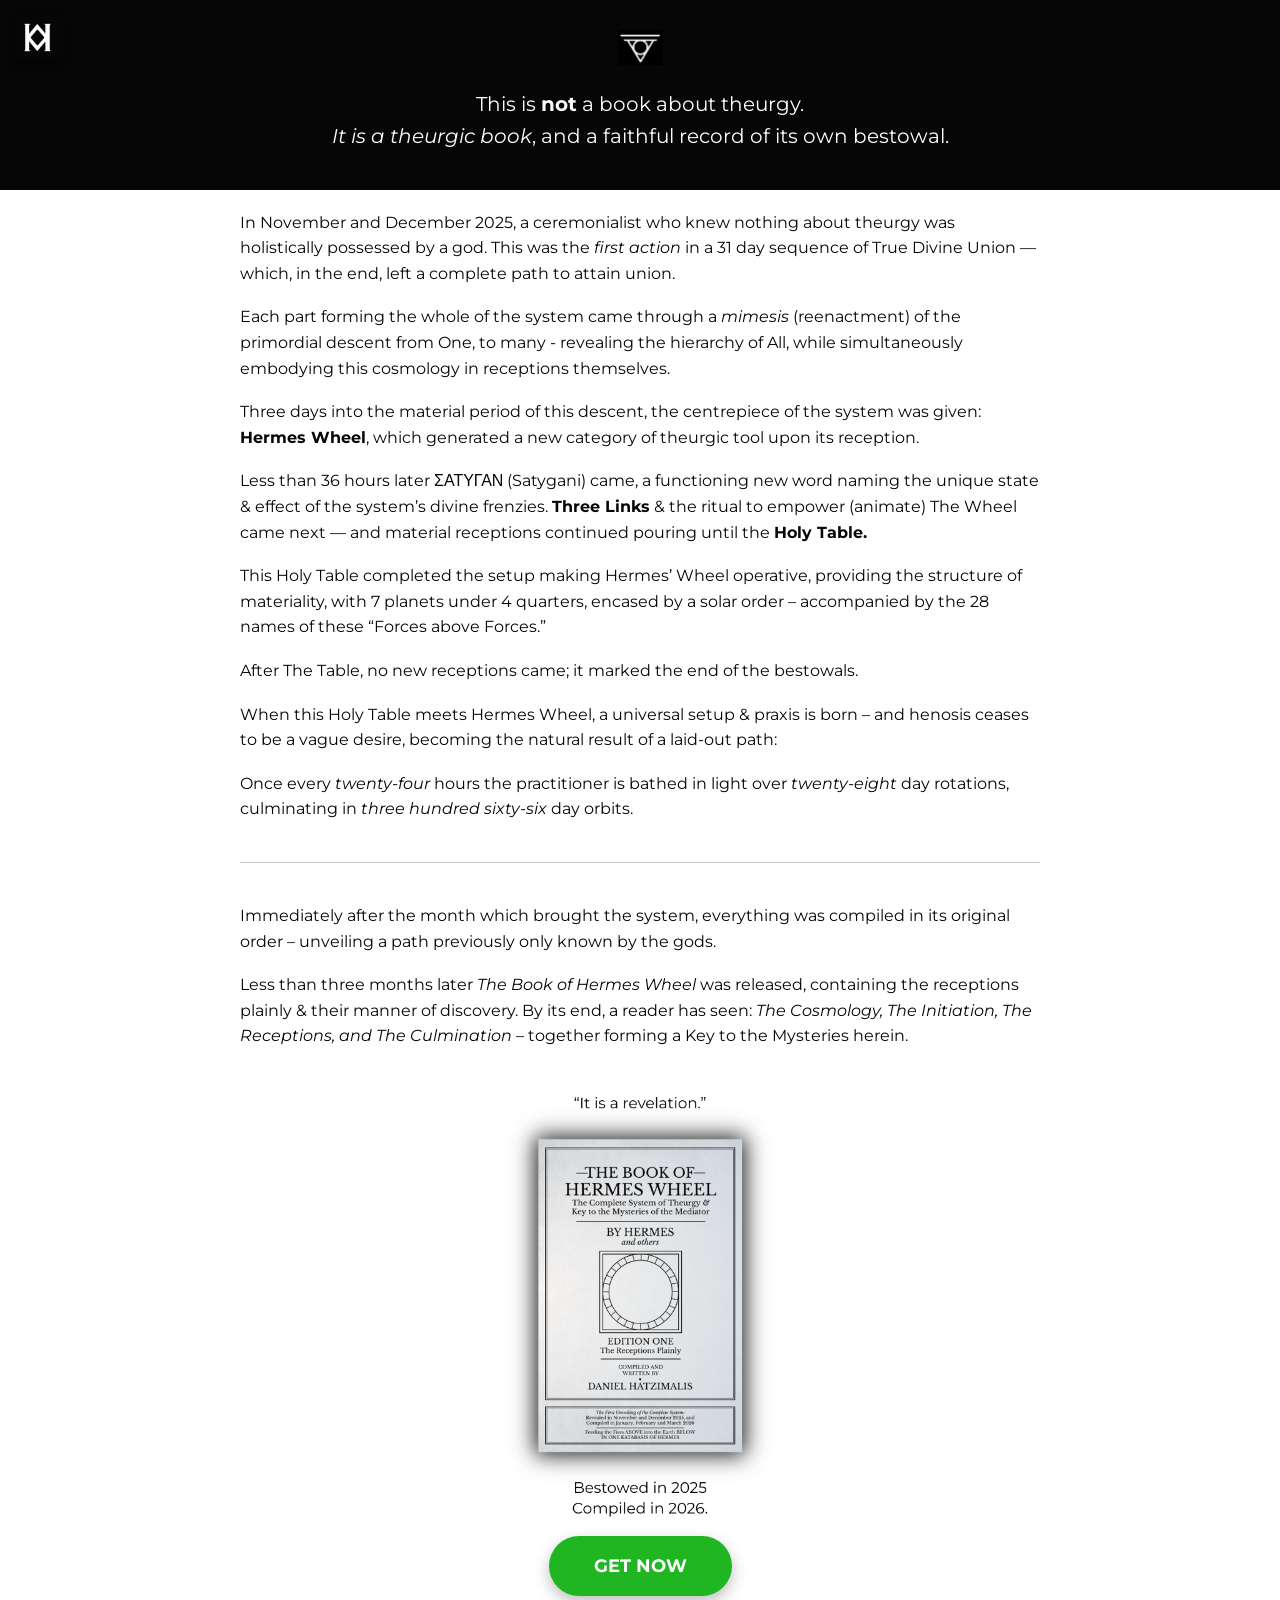
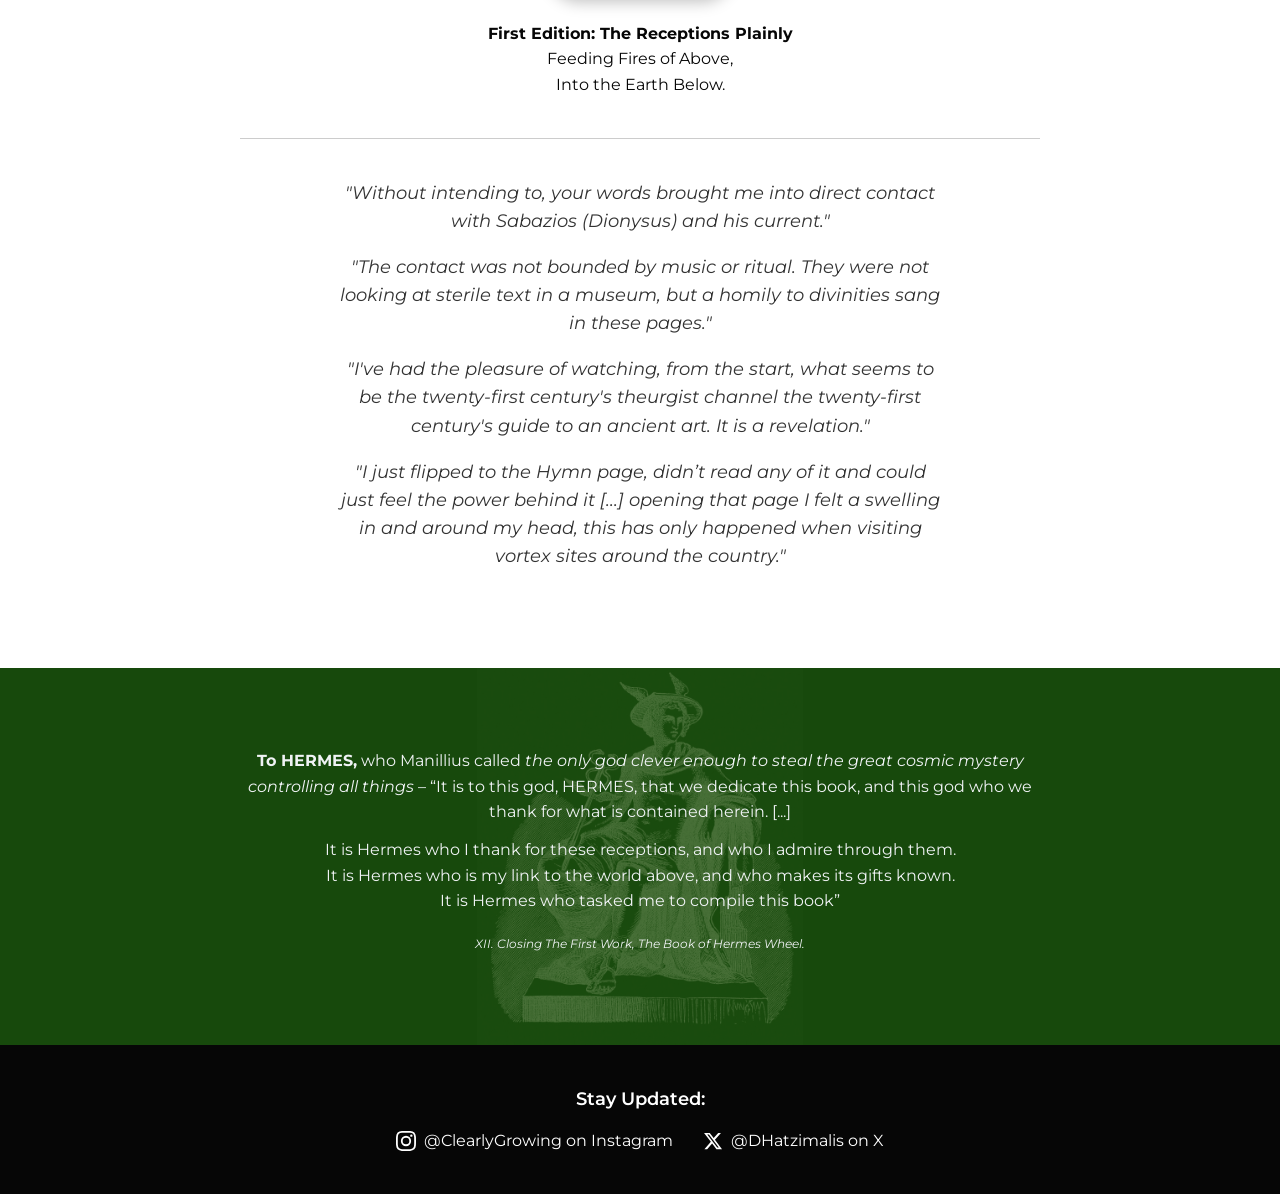
==== commit 9eceb8cf: "Add files via upload" ====
--- a/bridge.html
+++ b/bridge.html
@@ -8,12 +8,10 @@
 </head>
 <body>
 
-    <!-- Floating Back Button -->
     <a href="index.html">
         <img src="Untitled Artwork - Edited - Edited.png" alt="Sticky Logo Broken - Check File Name" class="sticky-logo">
     </a>
 
-    <!-- Prologue Section -->
     <section class="bg-black center-text prologue-section">
         <img src="noeticsigils - Edited.jpg" alt="Noetic Sigil Broken - Check File Name" class="crown-sigil">
         <div class="container prologue-text" style="text-align: center;">
@@ -22,7 +20,6 @@
         </div>
     </section>
 
-    <!-- Main Text Section -->
     <section class="bg-white main-text-section">
         <div class="container">
             <p>In November and December 2025, a ceremonialist who knew nothing about theurgy was holistically possessed by a god. This was the <em>first action</em> in a 31 day sequence of True Divine Union — which, in the end, left a complete path to attain union.</p>
@@ -48,7 +45,6 @@
             <p>Less than three months later <em>The Book of Hermes Wheel</em> was released, containing the receptions plainly & their manner of discovery. By its end, a reader has seen: <em>The Cosmology, The Initiation, The Receptions, and The Culmination</em> – together forming a Key to the Mysteries herein.</p>
         </div>
 
-        <!-- The Artifact & CTA -->
         <div class="center-text">
             <a href="https://amzn.to/4sZTRoL" target="_blank" style="display: block;">
                 <img src="bookcover.png" alt="Book Cover Broken - Check File Name" class="book-image">
@@ -60,7 +56,6 @@
             <p style="margin-bottom: 25px;">Feeding Fires of Above,<br>Into the Earth Below.</p>
         </div>
 
-        <!-- Static Quotes Section -->
         <div class="container center-text">
             <hr class="thin-line">
             
@@ -73,7 +68,6 @@
         </div>
     </section>
 
-    <!-- Hermes Dedication Section -->
     <section class="bg-forest pt-large pb-large center-text hermes-section">
         <div class="container" style="text-align: center;">
             <p><strong>To HERMES,</strong> who Manillius called <em>the only god clever enough to steal the great cosmic mystery controlling all things</em> – “It is to this god, HERMES, that we dedicate this book, and this god who we thank for what is contained herein. [...]</p>
@@ -86,7 +80,6 @@
         </div>
     </section>
 
-    <!-- Footer -->
     <footer class="bg-black footer-socials">
         <p>Stay Updated:</p>
         <div class="social-links">
--- a/style.css
+++ b/style.css
@@ -1,6 +1,9 @@
 @import url('https://fonts.googleapis.com/css2?family=Montserrat:ital,wght@0,400;0,600;0,700;1,400;1,600&display=swap');
 
 /* Base Reset & Typography */
+html {
+    -webkit-text-size-adjust: 100%; /* Stops iOS from auto-inflating text */
+}
 * {
     box-sizing: border-box;
     margin: 0;
@@ -138,7 +141,7 @@
 
 /* New Elements (Quotes & Hermes Section) */
 .quotes-wrapper {
-    max-width: 600px; /* Widened so it looks less squished on desktop */
+    max-width: 600px; 
     margin: 0 auto;
 }
 .static-quote {
@@ -148,25 +151,25 @@
     color: #333333;
 }
 
-/* 28% Opacity Background Layer Setup */
+/* 28% Opacity Background Layer Setup - Fixed PNG */
 .hermes-section {
     position: relative;
-    overflow: hidden; /* Ensures image doesn't bleed outside the green box */
+    overflow: hidden; 
 }
 .hermes-section::before {
     content: "";
     position: absolute;
     top: 0; left: 0; right: 0; bottom: 0;
-    background-image: url('Untitled design (7).jpg');
-    background-size: contain; /* Scales to exactly fit height */
+    background-image: url('Untitled design (7).png');
+    background-size: contain; 
     background-position: center center;
     background-repeat: no-repeat;
-    opacity: 0.28; /* Exact 28% opacity */
-    z-index: 0; /* Drops behind the text */
+    opacity: 0.28; 
+    z-index: 0; 
 }
 .hermes-section .container {
     position: relative;
-    z-index: 1; /* Lifts the text to sit perfectly on top */
+    z-index: 1; 
 }
 .hermes-section p {
     margin-bottom: 12px; 
@@ -200,10 +203,11 @@
 .social-item:hover { text-decoration: underline; }
 .social-icon { width: 20px; height: 20px; fill: currentColor; }
 
-/* --- MOBILE RESPONSIVENESS --- */
+/* --- AGGRESSIVE MOBILE RESPONSIVENESS --- */
 @media (max-width: 768px) {
     .marquee-content span {
-        font-size: 0.9rem; 
+        font-size: 0.85rem !important; /* Force smaller size on mobile */
+        margin: 0 20px !important; /* Tighten gap between quotes */
     }
     .container {
         padding-left: 20px; 
